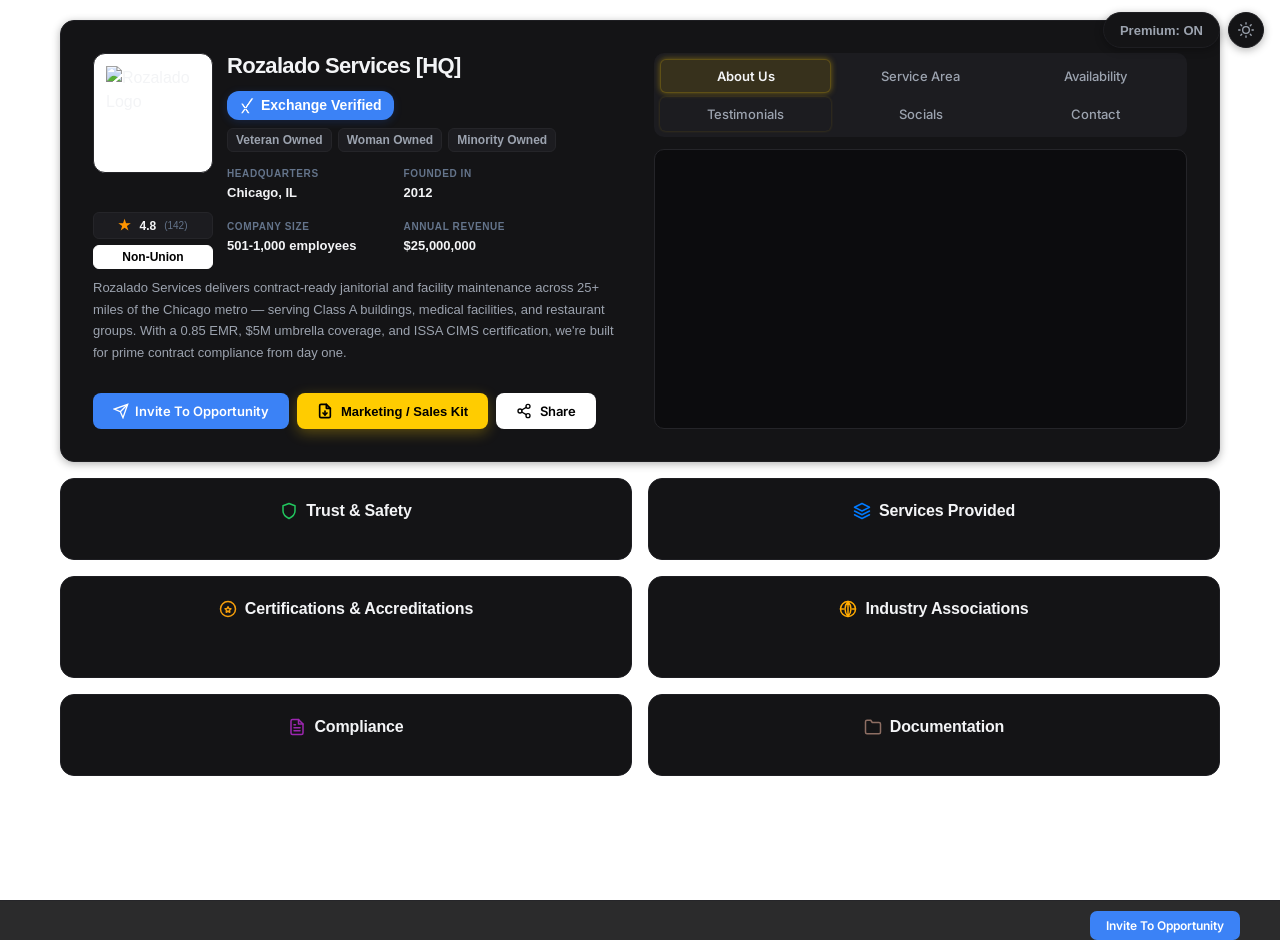
==== index.html @ f1257722 "fix: align Non-Union chip bottom edge with Company Size metric for symmetry" ====
<!doctype html>
<html lang="en">
  <head>
    <meta charset="UTF-8" />
    <meta name="viewport" content="width=device-width, initial-scale=1.0" />
    <title>Rozalado Services [HQ] | Route Exchange</title>
    <meta
      name="description"
      content="Rozalado Services company profile on Route Exchange — commercial cleaning services in Chicago, IL."
    />
    <link
      href="https://api.mapbox.com/mapbox-gl-js/v3.3.0/mapbox-gl.css"
      rel="stylesheet"
    />
    <link
      href="https://fonts.googleapis.com/css2?family=Inter:wght@400;500;600;700;800&display=swap"
      rel="stylesheet"
    />
    <link rel="stylesheet" href="styles.css" />
  </head>
  <body data-theme="dark">
    <!-- Theme Toggle -->
    <button class="theme-toggle" id="themeToggle" aria-label="Toggle dark mode">
      <svg
        class="icon-moon"
        viewBox="0 0 24 24"
        fill="none"
        stroke="currentColor"
        stroke-width="2"
        stroke-linecap="round"
        stroke-linejoin="round"
      >
        <path d="M21 12.79A9 9 0 1 1 11.21 3 7 7 0 0 0 21 12.79z" />
      </svg>
      <svg
        class="icon-sun"
        viewBox="0 0 24 24"
        fill="none"
        stroke="currentColor"
        stroke-width="2"
        stroke-linecap="round"
        stroke-linejoin="round"
      >
        <circle cx="12" cy="12" r="5" />
        <line x1="12" y1="1" x2="12" y2="3" />
        <line x1="12" y1="21" x2="12" y2="23" />
        <line x1="4.22" y1="4.22" x2="5.64" y2="5.64" />
        <line x1="18.36" y1="18.36" x2="19.78" y2="19.78" />
        <line x1="1" y1="12" x2="3" y2="12" />
        <line x1="21" y1="12" x2="23" y2="12" />
        <line x1="4.22" y1="19.78" x2="5.64" y2="18.36" />
        <line x1="18.36" y1="5.64" x2="19.78" y2="4.22" />
      </svg>
    </button>

    <!-- Premium Toggle -->
    <button
      class="premium-toggle"
      id="premiumToggle"
      aria-label="Toggle Premium Features"
    >
      <span class="premium-on">Premium: ON</span>
      <span class="premium-off">Premium: OFF</span>
    </button>

    <div class="page-wrapper">
      <!-- ========== HERO HEADER CARD ========== -->
      <div class="profile-card hero-card">
        <div class="profile-header">
          <!-- LEFT COL: Identity & About -->
          <div class="header-left">
            <div class="company-identity">
              <div
                style="
                  display: flex;
                  flex-direction: column;
                  align-items: center;
                  justify-content: space-between;
                  gap: 12px;
                "
              >
                <div class="company-logo" id="companyLogo"></div>
                <div
                  id="logoChips"
                  style="
                    display: flex;
                    flex-direction: column;
                    width: 100%;
                    gap: 6px;
                  "
                ></div>
              </div>
              <div class="company-meta">
                <h1 class="company-name" id="companyName"></h1>
                <div class="company-badges" id="companyBadges">
                  <div
                    class="verified-badge"
                    id="verifiedBadge"
                    style="display: none"
                  >
                    <svg
                      viewBox="0 0 24 24"
                      fill="none"
                      stroke="currentColor"
                      stroke-width="2"
                      width="14"
                      height="14"
                    >
                      <path d="M22 11.08V12a10 10 0 1 1-5.93-9.14" />
                      <polyline points="22 4 12 14.01 9 11.01" />
                    </svg>
                    Exchange Verified
                  </div>
                </div>
                <div class="key-metrics" id="keyMetrics"></div>
              </div>
            </div>

            <!-- Trust-at-a-Glance Strip -->
            <div class="trust-strip" id="trustStrip"></div>

            <p class="company-about" id="companyAbout"></p>

            <!-- Inline CTA -->
            <div class="inline-cta">
              <button class="btn-primary" id="requestBidBtn">
                <svg
                  viewBox="0 0 24 24"
                  fill="none"
                  stroke="currentColor"
                  stroke-width="2"
                  width="18"
                  height="18"
                >
                  <path d="M22 2L11 13" />
                  <path d="M22 2l-7 20-4-9-9-4 20-7z" />
                </svg>
                Invite To Opportunity
              </button>

              <button class="btn-gold premium-feature" id="marketingKitBtn">
                <svg
                  viewBox="0 0 24 24"
                  fill="none"
                  stroke="currentColor"
                  stroke-width="2.5"
                  stroke-linecap="round"
                  stroke-linejoin="round"
                  width="18"
                  height="18"
                >
                  <path
                    d="M14 2H6a2 2 0 0 0-2 2v16a2 2 0 0 0 2 2h12a2 2 0 0 0 2-2V8z"
                  ></path>
                  <polyline points="14 2 14 8 20 8"></polyline>
                  <line x1="12" y1="18" x2="12" y2="12"></line>
                  <polyline points="9 15 12 18 15 15"></polyline>
                </svg>
                Marketing / Sales Kit
              </button>

              <button class="btn-share" id="shareBtn">
                <svg
                  viewBox="0 0 24 24"
                  fill="none"
                  stroke="currentColor"
                  stroke-width="2"
                  stroke-linecap="round"
                  stroke-linejoin="round"
                >
                  <circle cx="18" cy="5" r="3" />
                  <circle cx="6" cy="12" r="3" />
                  <circle cx="18" cy="19" r="3" />
                  <line x1="8.59" y1="13.51" x2="15.42" y2="17.49" />
                  <line x1="15.41" y1="6.51" x2="8.59" y2="10.49" />
                </svg>
                Share
              </button>
            </div>
          </div>

          <!-- RIGHT: Nav Tabs + Content -->
          <div class="header-right">
            <div class="tabs-container">
              <div class="tabs-nav" role="tablist">
                <button
                  class="tab-btn premium-feature active"
                  data-tab="aboutUs"
                >
                  About Us
                </button>
                <button class="tab-btn" data-tab="serviceArea">
                  Service Area
                </button>
                <button class="tab-btn" data-tab="availability">
                  Availability
                </button>

                <button class="tab-btn premium-feature" data-tab="testimonials">
                  Testimonials
                </button>
                <button class="tab-btn" data-tab="socialMedia">Socials</button>
                <button class="tab-btn" data-tab="contactDetails">
                  Contact
                </button>
              </div>

              <!-- TAB: About Us (Video) -->
              <div
                class="tab-panel premium-feature active"
                id="tab-aboutUs"
                role="tabpanel"
              >
                <div id="heroVideoContainer" class="video-card-container">
                  <!-- Video injected here -->
                </div>
              </div>

              <!-- TAB: Testimonials -->
              <div
                class="tab-panel premium-feature"
                id="tab-testimonials"
                role="tabpanel"
              >
                <div
                  class="card-content hero-scroll-container"
                  style="padding: 0"
                >
                  <div id="heroTestimonialsContent"></div>
                </div>
              </div>

              <!-- TAB: Service Area Map -->
              <div class="tab-panel" id="tab-serviceArea" role="tabpanel">
                <div class="map-container" id="map"></div>
                <div class="service-radius-label" id="serviceRadius"></div>
              </div>

              <!-- TAB: Contact Details -->
              <div class="tab-panel" id="tab-contactDetails" role="tabpanel">
                <div class="card-content hero-scroll-container">
                  <div id="heroContactDetailsContent"></div>
                </div>
              </div>

              <!-- TAB: Availability -->
              <div class="tab-panel" id="tab-availability" role="tabpanel">
                <div class="card-content hero-scroll-container">
                  <div id="heroAvailabilityContent"></div>
                </div>
              </div>

              <!-- TAB: Social Media -->
              <div class="tab-panel" id="tab-socialMedia" role="tabpanel">
                <div class="card-content hero-scroll-container">
                  <div id="heroSocialMediaContent"></div>
                </div>
              </div>
            </div>
          </div>
        </div>
      </div>

      <!-- ========== BENTO GRID (2-col) ========== -->
      <div class="bento-grid">
        <!-- ROW 0: Trust & Safety (left) | Services Provided (right) -->
        <div class="bento-card" style="height: max-content">
          <div class="card-header">
            <h2 class="card-title">
              <svg
                viewBox="0 0 24 24"
                fill="none"
                stroke="currentColor"
                stroke-width="2"
                class="card-icon card-icon--success"
              >
                <path d="M12 22s8-4 8-10V5l-8-3-8 3v7c0 6 8 10 8 10z" />
              </svg>
              Trust &amp; Safety
            </h2>
          </div>
          <div id="trustContent"></div>
        </div>

        <div class="bento-card">
          <div class="card-header">
            <h2 class="card-title">
              <svg
                viewBox="0 0 24 24"
                fill="none"
                stroke="currentColor"
                stroke-width="2"
                class="card-icon"
                style="color: #007aff"
              >
                <path
                  d="M12 2L2 7l10 5 10-5-10-5zM2 17l10 5 10-5M2 12l10 5 10-5"
                />
              </svg>
              Services Provided
            </h2>
          </div>
          <div id="servicesRows" class="card-content"></div>
        </div>

        <!-- ROW 1: Certifications (left) | Industry Associations (right) -->
        <div class="bento-card">
          <div class="card-header">
            <h2 class="card-title">
              <svg
                viewBox="0 0 24 24"
                fill="none"
                stroke="currentColor"
                stroke-width="2"
                class="card-icon card-icon--star"
              >
                <path
                  d="M12 15l-2.4 1.3.5-2.7-2-1.9 2.7-.4L12 9l1.2 2.3 2.7.4-2 1.9.5 2.7z"
                ></path>
                <circle cx="12" cy="12" r="10"></circle>
              </svg>
              Certifications &amp; Accreditations
            </h2>
          </div>
          <div
            id="certificationsContent"
            class="card-list"
            style="margin-top: 20px"
          ></div>
        </div>

        <div class="bento-card">
          <div class="card-header">
            <h2 class="card-title">
              <svg
                viewBox="0 0 24 24"
                fill="none"
                stroke="currentColor"
                stroke-width="2"
                class="card-icon"
                style="color: #ffaa00"
              >
                <circle cx="12" cy="12" r="10" />
                <path
                  d="M22 12h-4M6 12H2M12 22V2M12 2a15.3 15.3 0 0 1 4 10 15.3 15.3 0 0 1-4 10 15.3 15.3 0 0 1-4-10 15.3 15.3 0 0 1 4-10Z"
                />
              </svg>
              Industry Associations
            </h2>
          </div>
          <div id="associationsContent" class="logo-grid"></div>
        </div>

        <!-- ROW 2: Compliance (left) | Documentation (right) -->
        <div class="bento-card" style="height: max-content">
          <div class="card-header">
            <h2 class="card-title">
              <svg
                viewBox="0 0 24 24"
                fill="none"
                stroke="currentColor"
                stroke-width="2"
                class="card-icon"
                style="color: #9c27b0"
              >
                <path
                  d="M14 2H6a2 2 0 0 0-2 2v16a2 2 0 0 0 2 2h12a2 2 0 0 0 2-2V8z"
                />
                <polyline points="14 2 14 8 20 8" />
                <line x1="16" y1="13" x2="8" y2="13" />
                <line x1="16" y1="17" x2="8" y2="17" />
                <polyline points="10 9 9 9 8 9" />
              </svg>
              Compliance
            </h2>
          </div>
          <div id="complianceContent"></div>
        </div>

        <div class="bento-card" style="height: max-content">
          <div class="card-header">
            <h2 class="card-title">
              <svg
                viewBox="0 0 24 24"
                fill="none"
                stroke="currentColor"
                stroke-width="2"
                class="card-icon"
                style="color: #8d6e63"
              >
                <path
                  d="M22 19a2 2 0 0 1-2 2H4a2 2 0 0 1-2-2V5a2 2 0 0 1 2-2h5l2 3h9a2 2 0 0 1 2 2z"
                />
              </svg>
              Documentation
            </h2>
          </div>
          <div id="documentsRows"></div>
        </div>
      </div>
    </div>

    <!-- Sticky CTA Bar -->
    <div class="sticky-cta" id="stickyCta">
      <div class="sticky-cta__inner">
        <div class="sticky-cta__info">
          <strong id="stickyName"></strong>
          <span id="stickyRating"></span>
        </div>
        <div class="sticky-cta__actions">
          <button class="btn-primary btn-primary--sm" id="stickyBidBtn">
            Invite To Opportunity
          </button>
        </div>
      </div>
    </div>

    <div class="toast" id="toast"></div>

    <!-- Marketing / Sales Kit Modal -->
    <div
      id="marketingKitModal"
      style="
        display: none;
        position: fixed;
        top: 0;
        left: 0;
        right: 0;
        bottom: 0;
        padding: 20px;
        background: rgba(0, 0, 0, 0.5);
        z-index: 9999;
        align-items: center;
        justify-content: center;
        backdrop-filter: blur(4px);
      "
    >
      <div
        style="
          background: var(--card-bg);
          width: 100%;
          max-width: 500px;
          border-radius: 16px;
          overflow: hidden;
          box-shadow: 0 10px 30px rgba(0, 0, 0, 0.2);
          border: 1px solid var(--border-light);
          transform: scale(0.95);
          opacity: 0;
          transition: all 0.2s;
          display: flex;
          flex-direction: column;
        "
        id="marketingKitModalInner"
      >
        <div
          style="
            padding: 20px 24px;
            border-bottom: 1px solid var(--border-light);
            display: flex;
            justify-content: space-between;
            align-items: center;
            background: var(--bg-subtle);
          "
        >
          <div style="display: flex; align-items: center; gap: 10px">
            <div
              style="
                font-size: 16px;
                font-weight: 700;
                color: var(--text-primary);
              "
            >
              Marketing / Sales Kit
            </div>
            <span
              style="
                font-size: 10px;
                padding: 2px 8px;
                background: rgba(255, 149, 0, 0.1);
                color: #ff9500;
                border-radius: 10px;
                font-weight: 600;
              "
              >PREMIUM</span
            >
          </div>
          <button
            id="closeMarketingKitBtn"
            style="
              background: transparent;
              border: none;
              color: var(--text-secondary);
              cursor: pointer;
              padding: 4px;
            "
          >
            <svg
              viewBox="0 0 24 24"
              fill="none"
              stroke="currentColor"
              stroke-width="2"
              width="20"
              height="20"
            >
              <line x1="18" y1="6" x2="6" y2="18"></line>
              <line x1="6" y1="6" x2="18" y2="18"></line>
            </svg>
          </button>
        </div>
        <div
          style="
            padding: 24px;
            display: flex;
            flex-direction: column;
            gap: 12px;
          "
          id="marketingKitModalContent"
        >
          <!-- populated by js -->
        </div>
      </div>
    </div>

    <script src="https://api.mapbox.com/mapbox-gl-js/v3.3.0/mapbox-gl.js"></script>
    <script src="app.js"></script>
  </body>
</html>
---- styles.css ----
/* ============================================
   Route Exchange — Company Profile v6.0
   Dark-first dashboard design
   ============================================ */

/* --- Theme: Light (default) --- */
:root {
  --bg: #f8f9fa;
  --bg-rgb: 248, 249, 250;
  --bg-subtle: #ffffff;
  --card-bg: #ffffff;
  --card-border: #e2e8f0;
  --card-radius: 14px;
  --card-shadow: 0 4px 12px rgba(0, 0, 0, 0.05);
  --text-primary: #111827;
  --text-secondary: #374151;
  --text-muted: #4b5563;
  --accent: #2563eb;
  --accent-hover: #1d4ed8;
  --border: #e5e7eb;
  --border-light: #f3f4f6;
  --pill-bg: #f3f4f6;
  --pill-text: #1f2937;
  --pill-border: #e5e7eb;
  --success: #16a34a;
  --warning: #ca8a04;
  --tab-active-bg: #2563eb;
  --tab-inactive-bg: #f3f4f6;
  --tab-border: #e5e7eb;
  --section-border: #e5e7eb;
  --cert-card-bg: #ffffff;
  --cert-card-border: #e2e8f0;
  --font: "Inter", "SF Pro Text", "Helvetica Neue", sans-serif;
}

/* --- Theme: Dark --- */
[data-theme="dark"] {
  --bg: #ffffff; /* User requested white background for dark mode */
  --bg-rgb: 255, 255, 255;
  --bg-subtle: #141416;
  --card-bg: #141416;
  --card-border: #1e1e22;
  --card-shadow: 0 2px 8px rgba(0, 0, 0, 0.3);
  --text-primary: #f3f4f6;
  --text-secondary: #9ca3af;
  --text-muted: #64748b;
  --accent: #3b82f6;
  --accent-hover: #60a5fa;
  --border: #1e1e22;
  --border-light: #252529;
  --pill-bg: #1c1c20;
  --pill-text: #e5e7eb;
  --pill-border: #2a2a2e;
  --success: #22c55e;
  --warning: #f59e0b;
  --tab-active-bg: #3b82f6;
  --tab-inactive-bg: #1c1c20;
  --tab-border: #252529;
  --section-border: #1e1e22;
  --cert-card-bg: #18181b;
  --cert-card-border: #252529;
}

/* --- Reset --- */
*,
*::before,
*::after {
  box-sizing: border-box;
  margin: 0;
  padding: 0;
}
html {
  -webkit-font-smoothing: antialiased;
  -moz-osx-font-smoothing: grayscale;
}

body {
  font-family:
    -apple-system, BlinkMacSystemFont, "Segoe UI", Roboto, Helvetica, Arial,
    sans-serif, "Apple Color Emoji", "Segoe UI Emoji";
  background: var(--bg);
  color: var(--text-primary);
  margin: 0;
  padding: 0;
  padding-bottom: 40px; /* Spacing at the bottom of the page */
  min-height: 100vh;
  transition:
    background 0.3s ease,
    color 0.3s ease;
  line-height: 1.5;
  -webkit-font-smoothing: antialiased;
}

/* --- Layout --- */
.page-wrapper {
  position: relative;
  z-index: 1;
  max-width: 1200px;
  margin: 0 auto;
  padding: 16px 16px 48px;
  min-height: 100vh;
  display: flex;
  flex-direction: column;
  gap: 16px;
}

@media (min-width: 640px) {
  .page-wrapper {
    padding: 20px 20px 48px;
  }
}

/* --- Theme Toggle --- */
.theme-toggle {
  position: fixed;
  top: 12px;
  right: 16px;
  z-index: 100;
  width: 36px;
  height: 36px;
  border-radius: 50%;
  border: 1px solid var(--card-border);
  background: var(--card-bg);
  color: var(--text-secondary);
  cursor: pointer;
  display: flex;
  align-items: center;
  justify-content: center;
  box-shadow: var(--card-shadow);
  transition: all 0.15s;
}
.theme-toggle:hover {
  color: var(--accent);
  border-color: var(--accent);
}
.theme-toggle svg {
  width: 16px;
  height: 16px;
}
.theme-toggle .icon-sun {
  display: none;
}
.theme-toggle .icon-moon {
  display: block;
}
[data-theme="dark"] .theme-toggle .icon-sun {
  display: block;
}
[data-theme="dark"] .theme-toggle .icon-moon {
  display: none;
}

/* --- Premium Toggle --- */
.premium-toggle {
  position: fixed;
  top: 12px;
  right: 60px;
  z-index: 100;
  height: 36px;
  padding: 0 16px;
  border-radius: 18px;
  border: 1px solid var(--card-border);
  background: var(--card-bg);
  color: var(--text-secondary);
  cursor: pointer;
  display: flex;
  align-items: center;
  justify-content: center;
  box-shadow: var(--card-shadow);
  transition: all 0.15s;
  font-size: 13px;
  font-weight: 600;
}
.premium-toggle:hover {
  color: var(--accent);
  border-color: var(--accent);
}
.premium-toggle .premium-on {
  display: block;
}
.premium-toggle .premium-off {
  display: none;
}
body.premium-off .premium-toggle .premium-on {
  display: none;
}
body.premium-off .premium-toggle .premium-off {
  display: block;
}
/* Premium Feature Logic */
.premium-feature {
  transition: all 0.3s ease;
}

body.premium-off .premium-feature {
  display: none !important;
}

/* Premium Upsell Logic (for specific elements like Contact Tab) */
.premium-upsell {
  position: relative;
  transition: all 0.3s ease;
}

body.premium-off .premium-upsell {
  pointer-events: none;
  user-select: none;
}

body.premium-off .premium-upsell > *:not(.premium-overlay) {
  -webkit-filter: blur(8px) !important;
  filter: blur(8px) !important;
  opacity: 0.4 !important;
  pointer-events: none !important;
  user-select: none !important;
  transition: all 0.3s ease;
}

.premium-overlay {
  display: none;
  position: absolute;
  top: 0;
  left: 0;
  right: 0;
  bottom: 0;
  flex-direction: column;
  align-items: center;
  justify-content: center;
  z-index: 20;
  pointer-events: auto !important;
}

body.premium-off .premium-overlay {
  display: flex !important;
  background: rgba(var(--bg-rgb), 0.6);
  backdrop-filter: blur(4px);
  -webkit-backdrop-filter: blur(4px);
  border-radius: inherit;
}

body.premium-off .locked-contact-wrapper {
  -webkit-filter: blur(8px) !important;
  filter: blur(8px) !important;
  opacity: 0.4 !important;
  pointer-events: none !important;
  user-select: none !important;
  transition: all 0.3s ease;
}

/* ========== HERO CARD ========== */
.hero-card {
  background: var(--card-bg);
  border: 1px solid var(--card-border);
  border-radius: var(--card-radius);
  padding: 24px;
  box-shadow: var(--card-shadow);
  transition:
    background 0.2s,
    border-color 0.2s;
}

@media (min-width: 768px) {
  .hero-card {
    padding: 32px;
  }
}

.profile-header {
  display: grid;
  grid-template-columns: 1fr;
  gap: 28px;
}

.header-left {
  display: flex;
  flex-direction: column;
}

@media (min-width: 768px) {
  .profile-header {
    grid-template-columns: 1fr 1fr;
  }
}

/* --- Company Identity --- */
.company-identity {
  display: flex;
  align-items: stretch;
  gap: 14px;
  margin-bottom: 8px;
}

.company-logo {
  flex-shrink: 0;
  width: 120px !important;
  height: 120px !important;
  aspect-ratio: 1 / 1 !important;
  display: flex !important;
  border-radius: 12px;
  overflow: hidden;
  border: 1px solid var(--border-light);
  background: white;
  align-items: center;
  justify-content: center;
}

.company-logo img {
  width: 100%;
  height: 100%;
  object-fit: contain;
}

.company-name {
  font-size: 22px;
  font-weight: 700;
  letter-spacing: -0.03em;
  color: var(--text-primary);
  line-height: 1.2;
  margin: 0;
}

.company-badges {
  display: flex;
  flex-wrap: wrap;
  gap: 6px;
  margin-top: 4px;
}

.verified-badge {
  display: inline-flex;
  align-items: center;
  gap: 4px;
  color: var(--accent);
  font-size: 12px;
  font-weight: 600;
  padding: 3px 10px;
  background: rgba(37, 99, 235, 0.1);
  border-radius: 6px;
  border: 1px solid rgba(37, 99, 235, 0.2);
}
.verified-badge svg {
  width: 14px;
  height: 14px;
}

/* --- Trust-at-a-Glance Strip --- */
.trust-strip {
  display: flex;
  flex-wrap: wrap;
  gap: 6px;
  margin: 12px 0;
}

.trust-pill {
  display: flex;
  flex-direction: column;
  align-items: center;
  gap: 2px;
  padding: 6px 14px;
  border-radius: 8px;
  background: var(--pill-bg);
  border: 1px solid var(--border-light);
  min-width: 70px;
  text-align: center;
}

.trust-pill__value {
  font-size: 13px;
  font-weight: 700;
  color: var(--text-primary);
  white-space: nowrap;
}

.trust-pill__label {
  font-size: 9px;
  font-weight: 600;
  color: var(--text-muted);
  text-transform: uppercase;
  letter-spacing: 0.4px;
}

.trust-pill--emr .trust-pill__value {
  color: var(--success);
}
.trust-pill--rating .trust-pill__value {
  color: #f59e0b;
}
.trust-pill--clearance {
  background: rgba(37, 99, 235, 0.08);
  border-color: rgba(37, 99, 235, 0.2);
}
.trust-pill--clearance .trust-pill__value {
  color: var(--accent);
  font-size: 11px;
}

/* --- Trust & Safety Boxes --- */
.trust-item-box {
  background: var(--pill-bg);
  border: 1px solid var(--border-light);
  border-radius: 12px;
  padding: 16px;
  text-align: center;
  display: flex;
  flex-direction: column;
  align-items: center;
  justify-content: center;
  gap: 4px;
  transition: all 0.2s cubic-bezier(0.4, 0, 0.2, 1);
}

.trust-item-box:hover {
  border-color: var(--accent);
  background: var(--card-bg);
  transform: translateY(-2px);
  box-shadow: 0 4px 12px rgba(0, 0, 0, 0.08);
}

.trust-item-label {
  font-size: 10px;
  font-weight: 600;
  color: var(--text-muted);
  text-transform: uppercase;
  letter-spacing: 0.5px;
}

.trust-item-value {
  font-size: 14px;
}

/* --- Key Metrics --- */
.key-metrics {
  display: grid;
  grid-template-columns: repeat(2, 1fr);
  gap: 16px 24px;
  margin: 14px 0;
}

.metric-label {
  font-size: 10px;
  font-weight: 600;
  text-transform: uppercase;
  letter-spacing: 0.06em;
  color: var(--text-muted);
  margin-bottom: 2px;
}

.metric-value {
  font-size: 13px;
  font-weight: 600;
  color: var(--text-primary);
}

/* --- Company About --- */
.company-about {
  font-size: 13px;
  line-height: 1.65;
  color: var(--text-secondary);
  margin-bottom: 16px;
}

/* --- Inline CTA Buttons --- */
.inline-cta {
  display: flex;
  flex-wrap: wrap;
  gap: 8px;
  align-items: center;
  margin-top: auto;
}

.btn-primary {
  display: inline-flex;
  align-items: center;
  gap: 6px;
  padding: 10px 20px;
  background: var(--accent);
  color: white;
  border: none;
  border-radius: 8px;
  font-family: var(--font);
  font-size: 13px;
  font-weight: 600;
  cursor: pointer;
  transition: all 0.2s;
}
.btn-primary:hover {
  background: var(--accent-hover);
  transform: translateY(-1px);
  box-shadow: 0 4px 12px rgba(37, 99, 235, 0.3);
}
.btn-primary svg {
  width: 16px;
  height: 16px;
}

.btn-secondary {
  display: inline-flex;
  align-items: center;
  gap: 6px;
  padding: 9px 16px;
  background: transparent;
  color: var(--text-primary);
  border: 1px solid var(--border);
  border-radius: 8px;
  font-family: var(--font);
  font-size: 13px;
  font-weight: 500;
  cursor: pointer;
  text-decoration: none;
  transition: all 0.2s;
}
.btn-secondary:hover {
  background: var(--pill-bg);
  border-color: var(--text-muted);
}
.btn-secondary svg {
  width: 14px;
  height: 14px;
}

.btn-primary--sm {
  padding: 7px 16px;
  font-size: 12px;
  border-radius: 7px;
}
.btn-secondary--sm {
  padding: 7px 14px;
  font-size: 12px;
  border-radius: 7px;
}

.btn-share {
  display: inline-flex;
  align-items: center;
  gap: 8px;
  padding: 10px 20px;
  background: #ffffff;
  color: #000000;
  border: none;
  border-radius: 8px;
  font-family: var(--font);
  font-size: 13px;
  font-weight: 600;
  cursor: pointer;
  transition: all 0.15s;
}
.btn-share:hover {
  background: #f1f1f1;
  transform: translateY(-1px);
}
.btn-share svg {
  width: 16px;
  height: 16px;
}

.btn-gold svg {
  width: 16px;
  height: 16px;
}

/* ============ TABS ============ */
.tabs-container {
  display: flex;
  flex-direction: column;
}

.tabs-nav {
  display: grid;
  grid-template-columns: repeat(3, 1fr);
  gap: 4px;
  margin-bottom: 12px;
  background: var(--pill-bg);
  padding: 6px;
  border-radius: 10px;
}

.tab-btn {
  padding: 8px 10px;
  background: transparent;
  border: transparent 1px solid;
  border-radius: 6px;
  font-family: var(--font);
  font-size: 13px;
  font-weight: 500;
  color: var(--text-secondary);
  cursor: pointer;
  transition: all 0.2s;
  white-space: nowrap;
  text-align: center;
}

.tab-btn:hover {
  color: var(--text-primary);
  background: rgba(142, 142, 147, 0.1);
}

.tab-btn.active {
  background: var(--bg);
  border-color: var(--border-light);
  color: var(--text-primary);
  font-weight: 600;
  box-shadow: 0 1px 3px rgba(0, 0, 0, 0.08);
}
[data-theme="dark"] .tab-btn.active {
  background: var(--card-bg);
}

/* Subtle gold accent for premium tabs when active */
body:not(.premium-off) .tab-btn.premium-feature {
  border: 1px solid transparent;
  box-shadow: 0 0 3px rgba(255, 204, 0, 0.2);
}

body:not(.premium-off) .tab-btn.premium-feature:hover {
  background: rgba(142, 142, 147, 0.1); /* Match standard tab hover */
  box-shadow: 0 0 5px rgba(255, 204, 0, 0.35);
}

body:not(.premium-off) .tab-btn.premium-feature.active {
  background: rgba(255, 204, 0, 0.12);
  border: 1px solid rgba(255, 204, 0, 0.2);
  box-shadow: 0 0 6px rgba(255, 204, 0, 0.4);
}

.hero-scroll-container {
  height: 280px;
  overflow-y: auto;
  padding-right: 8px;
}

.hero-scroll-container::-webkit-scrollbar {
  width: 4px;
}
.hero-scroll-container::-webkit-scrollbar-track {
  background: transparent;
}
.hero-scroll-container::-webkit-scrollbar-thumb {
  background: var(--border);
  border-radius: 10px;
}

.tab-panel {
  display: none;
}
.tab-panel.active {
  display: block;
  animation: fadeIn 0.2s ease;
}
@keyframes fadeIn {
  from {
    opacity: 0;
  }
  to {
    opacity: 1;
  }
}

/* Video Card */
.video-card-container {
  width: 100%;
  height: 280px;
  border-radius: 10px;
  overflow: hidden;
  background: #0c0c0e;
  position: relative;
  border: 1px solid var(--border-light);
}
.video-card-container iframe {
  width: 100%;
  height: 100%;
  object-fit: cover;
}

/* Map */
.map-container {
  width: 100%;
  height: 280px;
  border-radius: 10px;
  overflow: hidden;
  background: var(--pill-bg);
}

.service-radius-label {
  margin-top: 8px;
  font-size: 12px;
  color: var(--text-secondary);
}

/* ========== PROOF POINTS ========== */
.bento-card--proof {
  background: var(--card-bg);
  border: 1px solid var(--card-border);
  border-radius: var(--card-radius);
  padding: 20px 24px;
}

.proof-points {
  display: grid;
  grid-template-columns: repeat(2, 1fr);
  gap: 20px;
}
@media (max-width: 767px) {
  .proof-points {
    grid-template-columns: repeat(2, 1fr);
    gap: 14px;
  }
}

.proof-point {
  display: flex;
  gap: 10px;
  align-items: flex-start;
}

.proof-point__icon {
  width: 36px;
  height: 36px;
  display: flex;
  align-items: center;
  justify-content: center;
  background: var(--pill-bg);
  border-radius: 8px;
  flex-shrink: 0;
  color: var(--accent);
}
.proof-point__icon svg {
  width: 18px;
  height: 18px;
}

.proof-point__stat {
  font-size: 16px;
  font-weight: 800;
  color: var(--text-primary);
  line-height: 1.1;
  letter-spacing: -0.02em;
}

.proof-point__label {
  font-size: 10px;
  font-weight: 600;
  color: var(--text-secondary);
  text-transform: uppercase;
  letter-spacing: 0.4px;
  margin-top: 2px;
}

.proof-point__detail {
  font-size: 11px;
  color: var(--text-muted);
  line-height: 1.4;
  margin-top: 3px;
}

/* ========== SERVICES BAR CARD ========== */
.services-bar-card {
  background: var(--card-bg);
  border: 1px solid var(--card-border);
  border-radius: var(--card-radius);
  padding: 20px 24px;
}

.services-bar-header {
  display: flex;
  align-items: center;
  justify-content: space-between;
  flex-wrap: wrap;
  gap: 12px;
  margin-bottom: 16px;
}

.services-bar-left {
  display: flex;
  align-items: center;
  gap: 12px;
}

.services-bar-left .card-title {
  font-size: 15px;
  font-weight: 700;
}

.services-bar-rating {
  display: inline-flex;
  align-items: center;
  gap: 4px;
  padding: 4px 10px;
  background: rgba(34, 197, 94, 0.1);
  border: 1px solid rgba(34, 197, 94, 0.2);
  border-radius: 6px;
  font-size: 12px;
  font-weight: 700;
  color: var(--success);
}

.services-bar-actions {
  display: flex;
  gap: 8px;
}

/* ========== BENTO GRID ========== */
.bento-grid {
  display: grid;
  grid-template-columns: 1fr;
  gap: 16px;
}

@media (min-width: 768px) {
  .bento-grid {
    grid-template-columns: repeat(2, 1fr);
  }
}

/* Card Utility */
.bento-card {
  background: var(--card-bg);
  border: 1px solid var(--card-border);
  border-radius: var(--card-radius);
  padding: 20px;
  display: flex;
  flex-direction: column;
  transition:
    border-color 0.2s,
    box-shadow 0.2s;
}

.bento-card:hover {
  border-color: #c0c0c8;
  box-shadow: 0 4px 16px rgba(0, 0, 0, 0.06);
}

[data-theme="dark"] .bento-card:hover {
  border-color: #2a2a30;
  box-shadow: 0 4px 16px rgba(0, 0, 0, 0.2);
}

.span-full {
  grid-column: 1 / -1;
}

/* Split right card (Associations + Compliance stacked) */
.bento-card--split-right {
  gap: 0;
  padding: 0;
}

.split-section {
  padding: 20px;
}

.split-section + .split-section {
  border-top: 1px solid var(--border-light);
}

/* Card Icons */
.card-icon {
  width: 18px;
  height: 18px;
  stroke-linecap: round;
  stroke-linejoin: round;
  flex-shrink: 0;
}
.card-icon--success {
  color: var(--success);
}
.card-icon--accent {
  color: var(--accent);
}
.card-icon--star {
  color: #f59e0b;
}

/* Headers inside cards */
.card-header {
  display: flex;
  align-items: center;
  justify-content: center;
  margin-bottom: 16px;
  text-align: center;
}

.card-title {
  font-size: 16px;
  font-weight: 700;
  color: var(--text-primary);
  display: flex;
  align-items: center;
  justify-content: center;
  gap: 8px;
  margin: 0;
  letter-spacing: -0.01em;
}

/* --- Certs Section (Full Width at Bottom) --- */
.certs-section {
  margin-top: 0;
}

/* ========== TRUST & EMR ========== */
.chart-container {
  display: flex;
  align-items: flex-end;
  gap: 10px;
  height: 100px;
  padding-top: 16px;
}

.chart-bar-group {
  flex: 1;
  display: flex;
  flex-direction: column;
  align-items: center;
  gap: 6px;
  height: 100%;
  justify-content: flex-end;
}

.chart-bar {
  width: 100%;
  background: var(--pill-bg);
  border-radius: 3px;
  position: relative;
  transition: height 0.5s ease;
  min-height: 4px;
}

.chart-bar.good {
  background: var(--success);
}
.chart-bar.neutral {
  background: var(--text-muted);
}

.chart-label {
  font-size: 11px;
  color: var(--text-secondary);
  font-weight: 500;
}

.chart-value {
  font-size: 12px;
  font-weight: 700;
  color: var(--text-primary);
}

/* --- EMR Gauge --- */
.emr-gauge {
  display: flex;
  align-items: center;
  gap: 16px;
  margin-bottom: 16px;
}

.emr-gauge__score {
  font-size: 42px;
  font-weight: 800;
  color: var(--success);
  line-height: 1;
  letter-spacing: -0.03em;
}

.emr-gauge__meta {
  display: flex;
  flex-direction: column;
  gap: 4px;
}

.emr-gauge__label {
  font-size: 11px;
  font-weight: 600;
  text-transform: uppercase;
  letter-spacing: 0.05em;
  color: var(--text-muted);
}

.emr-gauge__bar {
  width: 120px;
  height: 6px;
  background: var(--pill-bg);
  border-radius: 3px;
  overflow: hidden;
}

.emr-gauge__fill {
  height: 100%;
  background: var(--success);
  border-radius: 3px;
  transition: width 0.6s ease;
}

/* --- Clearance Tags --- */
.clearance-badge {
  display: inline-flex;
  align-items: center;
  gap: 6px;
  padding: 6px 10px;
  background: var(--pill-bg);
  color: var(--text-primary);
  border: 1px solid var(--border-light);
  border-radius: 6px;
  font-size: 12px;
  font-weight: 500;
  transition: border-color 0.2s;
}
/* --- Trust & Safety Section --- */
.trust-item-box {
  display: flex;
  flex-direction: column;
  padding: 12px;
  background: var(--pill-bg);
  border: 1px solid var(--border-light);
  border-radius: 10px;
}
.trust-item-label {
  font-size: 11px;
  font-weight: 600;
  color: var(--text-muted) !important;
  margin-bottom: 4px;
  text-transform: uppercase;
  letter-spacing: 0.05em;
}
.trust-item-value {
  font-size: 14px;
  font-weight: 700;
  display: flex;
  align-items: center;
  gap: 6px;
}
.clearance-code-pill {
  display: inline-flex;
  align-items: center;
  gap: 6px;
  padding: 6px 12px;
  background: var(--card-border);
  border: 1px solid var(--border-light);
  border-radius: 8px;
  font-size: 13px;
  font-weight: 600;
  color: var(--text-primary) !important; /* Force primary contrast */
}
.clearance-code-pill svg {
  color: var(--text-secondary);
}

/* --- COI Preview --- */
.coi-preview {
  display: flex;
  align-items: center;
  gap: 14px;
  padding: 16px;
  background: var(--pill-bg);
  border: 1px solid var(--border-light);
  border-radius: 10px;
  margin-bottom: 16px;
  transition: border-color 0.2s;
}
.coi-preview:hover {
  border-color: var(--accent);
}

.coi-icon {
  width: 36px;
  height: 36px;
  display: flex;
  align-items: center;
  justify-content: center;
  background: var(--card-bg);
  border: 1px solid var(--border);
  border-radius: 8px;
  color: var(--accent);
}

.coi-limits {
  display: grid;
  grid-template-columns: 1fr 1fr;
  gap: 10px;
  font-size: 12px;
}

.limit-item {
  display: flex;
  flex-direction: column;
}
.limit-label {
  color: var(--text-muted);
  font-size: 10px;
}
.limit-val {
  font-weight: 600;
  color: var(--text-primary);
  font-size: 13px;
}

/* --- Association Logos Grid --- */
.logo-grid {
  display: grid;
  grid-template-columns: repeat(auto-fit, minmax(160px, 1fr));
  gap: 16px;
}

.logo-item {
  display: flex;
  flex-direction: column;
  align-items: center;
  justify-content: center;
  background: var(--pill-bg);
  border-radius: 16px;
  border: 1px solid var(--border-light);
  text-align: center;
  padding: 24px 12px;
  gap: 12px;
  transition: all 0.4s cubic-bezier(0.4, 0, 0.2, 1);
  min-height: 140px;
}

.logo-item:hover {
  background: var(--card-bg);
  border-color: var(--accent);
  transform: translateY(-6px);
  box-shadow: 0 8px 24px rgba(0, 0, 0, 0.12);
}

.logo-item__img-wrapper {
  height: 64px;
  width: 100%;
  display: flex;
  align-items: center;
  justify-content: center;
  overflow: hidden;
}

.logo-item__img-wrapper img {
  height: 48px;
  width: auto;
  max-width: 100%;
  object-fit: contain;
  filter: none;
  image-rendering: -webkit-optimize-contrast;
  border-radius: 0 !important; /* Forces logos to stay rectangular */
}

.logo-item__label {
  font-size: 10px;
  font-weight: 700;
  color: var(--text-primary);
  text-transform: uppercase;
  letter-spacing: 0.3px;
  white-space: normal;
  display: block;
  line-height: 1.2;
}

/* --- Certification Tiles Grid --- */
.cert-grid {
  display: grid;
  grid-template-columns: repeat(auto-fill, minmax(140px, 1fr));
  gap: 14px;
  margin-top: 16px;
}

.cert-tile {
  display: flex;
  flex-direction: column;
  align-items: center;
  justify-content: center;
  background: var(--pill-bg);
  border-radius: 14px;
  border: 1px solid var(--border-light);
  padding: 20px 12px 16px;
  gap: 10px;
  text-align: center;
  cursor: default;
  transition:
    transform 0.25s cubic-bezier(0.34, 1.56, 0.64, 1),
    box-shadow 0.25s ease,
    border-color 0.2s ease;
}

.cert-tile:hover {
  transform: translateY(-6px) scale(1.03);
  box-shadow: 0 10px 28px rgba(0, 0, 0, 0.12);
  border-color: var(--accent);
  background: var(--card-bg);
}

.cert-tile__logo {
  width: 56px;
  height: 56px;
  display: flex;
  align-items: center;
  justify-content: center;
  overflow: hidden;
}

.cert-tile__logo img {
  max-width: 100%;
  max-height: 100%;
  object-fit: contain;
  filter: none;
}

.cert-tile__initials {
  width: 48px;
  height: 48px;
  border-radius: 50%;
  background: var(--accent);
  color: white;
  font-size: 16px;
  font-weight: 700;
  align-items: center;
  justify-content: center;
}

.cert-tile__name {
  font-size: 10px;
  font-weight: 700;
  color: var(--text-primary);
  text-transform: uppercase;
  letter-spacing: 0.3px;
  line-height: 1.3;
}

/* Premium Styling */
.premium-lock-tag {
  background: #ff9500;
  color: white;
  font-size: 8px;
  padding: 1px 4px;
  border-radius: 4px;
  font-weight: 800;
  text-transform: uppercase;
  margin-left: 6px;
}

body.premium-off .video-iframe {
  display: block; /* ensure it always shows now */
}

.premium-feature.greyed-out {
  filter: grayscale(1);
  opacity: 0.6;
  pointer-events: auto;
  position: relative;
  cursor: pointer;
}

.premium-feature.greyed-out:hover {
  filter: grayscale(0.5);
  opacity: 0.8;
}

.marketing-kit-item {
  display: flex;
  align-items: center;
  gap: 12px;
  padding: 12px;
  background: var(--pill-bg);
  border-radius: 10px;
  border: 1px solid var(--border-light);
  transition: all 0.2s;
  cursor: pointer;
  text-decoration: none;
}

.marketing-kit-item:hover {
  background: var(--bg-subtle);
  border-color: var(--accent);
}

.marketing-kit-icon {
  width: 32px;
  height: 32px;
  border-radius: 6px;
  display: flex;
  align-items: center;
  justify-content: center;
  flex-shrink: 0;
}

.mk-pdf {
  background: rgba(239, 68, 68, 0.1);
  color: #ef4444;
}
.mk-docx {
  background: rgba(59, 130, 246, 0.1);
  color: #3b82f6;
}
.mk-link {
  background: rgba(16, 185, 129, 0.1);
  color: #10b827;
}

.marketing-kit-info {
  flex: 1;
}

.marketing-kit-name {
  font-size: 13px;
  font-weight: 600;
  color: var(--text-primary);
}

.marketing-kit-size {
  font-size: 11px;
  color: var(--text-muted);
}

/* --- Reviews --- */
.reviews-header {
  display: flex;
  align-items: baseline;
  gap: 12px;
  margin-bottom: 16px;
}

.reviews-header__rating {
  font-size: 36px;
  font-weight: 800;
  color: var(--text-primary);
  line-height: 1;
}

.reviews-header__stars {
  display: flex;
  align-items: center;
  gap: 2px;
  color: #f59e0b;
}

.reviews-header__count {
  font-size: 12px;
  color: var(--text-muted);
}

.apple-review-card {
  padding-bottom: 16px;
  border-bottom: 1px solid var(--border-light);
  margin-bottom: 16px;
}
.apple-review-card:last-child {
  border-bottom: none;
  padding-bottom: 0;
  margin-bottom: 0;
}

/* --- Service Rows --- */
.service-row {
  display: flex;
  align-items: baseline;
  gap: 14px;
  padding: 8px 0;
  border-bottom: 1px solid var(--border-light);
  font-size: 13px;
}

.service-row:last-child {
  border-bottom: none;
}

.service-row__label {
  font-weight: 600;
  color: var(--text-secondary);
  min-width: 100px;
  flex-shrink: 0;
  font-size: 12px;
  text-transform: uppercase;
  letter-spacing: 0.04em;
}

.service-row__pills {
  display: flex;
  flex-wrap: wrap;
  gap: 5px;
}

/* Pills */
.pill {
  display: inline-block;
  padding: 4px 10px;
  border-radius: 6px;
  font-size: 12px;
  font-weight: 500;
  background: var(--pill-bg);
  color: var(--pill-text);
  border: 1px solid var(--pill-border);
  white-space: nowrap;
  transition: all 0.15s;
}
.pill:hover {
  background: var(--border-light);
  border-color: var(--text-muted);
}

.pill-code {
  font-family: "JetBrains Mono", "Fira Code", "SF Mono", monospace;
  font-size: 11px;
  letter-spacing: -0.01em;
  background: rgba(37, 99, 235, 0.06);
  border: 1px solid rgba(37, 99, 235, 0.12);
  color: var(--text-secondary);
}

/* --- Document Rows --- */
.doc-row {
  display: flex;
  align-items: center;
  justify-content: space-between;
  padding: 10px 0;
  border-bottom: 1px solid var(--border-light);
  font-size: 13px;
}

.doc-row:last-child {
  border-bottom: none;
}

.doc-row__name {
  font-weight: 500;
  color: var(--text-primary);
}

.doc-row__status {
  display: flex;
  align-items: center;
  gap: 4px;
  font-weight: 500;
  font-size: 12px;
}

.doc-row__status--provided {
  color: var(--success);
}
.doc-row__status--provided svg {
  width: 16px;
  height: 16px;
}
.doc-row__status--missing {
  color: var(--text-muted);
}

/* --- Certification Cards --- */
.card-list {
  display: flex;
  flex-direction: column;
  gap: 12px;
}

.org-card {
  border: 1px solid var(--cert-card-border);
  border-radius: 10px;
  padding: 16px;
  background: var(--cert-card-bg);
  transition: border-color 0.15s;
}

.org-card:hover {
  border-color: var(--accent);
}

.org-card__name {
  font-size: 14px;
  font-weight: 700;
  color: var(--text-primary);
  margin-bottom: 4px;
}

.org-card__desc {
  font-size: 13px;
  line-height: 1.5;
  color: var(--text-secondary);
  margin-bottom: 10px;
}

.org-card__link {
  display: inline-flex;
  align-items: center;
  gap: 4px;
  font-size: 13px;
  font-weight: 500;
  color: var(--accent);
  text-decoration: none;
}
.org-card__link:hover {
  text-decoration: underline;
}
.org-card__link svg {
  width: 14px;
  height: 14px;
}

/* Schedule */
.schedule-section-title {
  font-size: 14px;
  font-weight: 700;
  color: var(--text-primary);
  margin-bottom: 12px;
}

.schedule-grid {
  display: flex;
  flex-direction: column;
}

.schedule-row {
  display: flex;
  justify-content: space-between;
  padding: 8px 0;
  border-bottom: 1px solid var(--border-light);
  font-size: 13px;
}

.schedule-row:last-child {
  border-bottom: none;
}
.schedule-row__day {
  font-weight: 500;
  color: var(--text-primary);
}
.schedule-row__hours {
  color: var(--text-secondary);
}

.availability-empty {
  padding: 30px 0;
  text-align: center;
  color: var(--text-muted);
  font-size: 13px;
}

/* Contact */
.contact-list {
  display: flex;
  flex-direction: column;
  gap: 10px;
}

.contact-row {
  display: flex;
  flex-direction: column;
  gap: 2px;
  font-size: 13px;
}

.contact-row__label {
  font-weight: 600;
  color: var(--text-primary);
}
.contact-row__value {
  color: var(--text-secondary);
}
.contact-row__value a {
  color: var(--accent);
  text-decoration: none;
}
.contact-row__value a:hover {
  text-decoration: underline;
}

/* --- Sticky CTA Bar --- */
.sticky-cta {
  position: fixed;
  bottom: 0;
  left: 0;
  right: 0;
  z-index: 99;
  background: rgba(255, 255, 255, 0.9);
  -webkit-backdrop-filter: blur(20px) saturate(180%);
  backdrop-filter: blur(20px) saturate(180%);
  border-top: 1px solid var(--border-light);
  padding: 10px 20px;
  transform: translateY(100%);
  transition: transform 0.3s cubic-bezier(0.25, 0.1, 0.25, 1);
}
[data-theme="dark"] .sticky-cta {
  background: rgba(20, 20, 22, 0.9);
}

.sticky-cta.visible {
  transform: translateY(0);
}

.sticky-cta.btn-primary:active {
  transform: translateY(0);
}

.btn-gold {
  background: #ffcc00;
  color: #000000;
  padding: 10px 20px;
  border-radius: 8px;
  font-weight: 600;
  font-size: 13px;
  border: none;
  cursor: pointer;
  display: inline-flex;
  align-items: center;
  justify-content: center;
  gap: 8px;
  transition: all 0.2s ease;
  box-shadow: rgba(255, 204, 0, 0.3) 0px 4px 14px 0px;
}
.btn-gold:hover {
  background: #e6b800;
  transform: translateY(-2px);
  box-shadow: rgba(255, 204, 0, 0.4) 0px 6px 20px 0px;
}
.btn-gold:active {
  transform: translateY(0);
}

.sticky-cta__inner {
  max-width: 1200px;
  margin: 0 auto;
  display: flex;
  align-items: center;
  justify-content: space-between;
  gap: 16px;
}

.sticky-cta__info {
  display: flex;
  align-items: center;
  gap: 10px;
  font-size: 14px;
}
.sticky-cta__info strong {
  color: var(--text-primary);
}
.sticky-cta__info span {
  color: var(--text-secondary);
  font-size: 12px;
}

.sticky-cta__actions {
  display: flex;
  gap: 8px;
  align-items: center;
}

/* Empty state */
.empty-state {
  font-size: 13px;
  color: var(--text-muted);
}

/* --- Toast --- */
.toast {
  position: fixed;
  bottom: 28px;
  left: 50%;
  transform: translateX(-50%) translateY(16px);
  background: var(--text-primary);
  color: var(--card-bg);
  padding: 8px 18px;
  border-radius: 9999px;
  font-size: 13px;
  font-weight: 500;
  font-family: var(--font);
  box-shadow: 0 8px 24px rgba(0, 0, 0, 0.3);
  opacity: 0;
  pointer-events: none;
  transition: all 0.3s ease;
  z-index: 1000;
}
.toast.show {
  opacity: 1;
  transform: translateX(-50%) translateY(0);
}

/* --- Accordion --- */
.accordion-item.open .accordion-body {
  max-height: 200px;
}
.accordion-item.open svg {
  transform: rotate(180deg);
}

/* --- Social Links --- */
.social-link {
  display: flex;
  align-items: center;
  justify-content: center;
  width: 32px;
  height: 32px;
  border-radius: 50%;
  background: var(--pill-bg);
  border: 1px solid var(--border-light);
  transition: all 0.2s;
  color: var(--text-secondary);
}
.social-link:hover {
  background: var(--accent);
  color: white;
  border-color: var(--accent);
  transform: translateY(-1px);
}

/* --- Testimonials --- */
.testimonial-card {
  transition: transform 0.2s;
}
.testimonial-card:hover {
  transform: scale(1.01);
}
.video-placeholder:hover img {
  opacity: 0.8 !important;
}

/* Map Placeholder */
.map-placeholder {
  width: 100%;
  height: 100%;
  display: flex;
  align-items: center;
  justify-content: center;
  flex-direction: column;
  gap: 8px;
  color: var(--text-muted);
  font-size: 13px;
}
.map-placeholder svg {
  width: 28px;
  height: 28px;
  opacity: 0.4;
}

/* ========== RESPONSIVE ========== */
@media (max-width: 767px) {
  .page-wrapper {
    padding-top: 10px;
    padding-bottom: 80px;
  }

  .hero-card {
    padding: 16px;
    border-radius: 12px;
  }

  .company-identity {
    flex-direction: column;
    gap: 10px;
    align-items: center;
    text-align: center;
  }
  .company-name {
    font-size: 20px;
  }
  .company-meta {
    align-items: center;
  }

  .trust-strip {
    justify-content: center;
    gap: 5px;
  }
  .trust-pill {
    padding: 5px 10px;
    min-width: 60px;
    flex: 1 1 30%;
  }

  .key-metrics {
    grid-template-columns: repeat(2, 1fr);
    gap: 12px;
    margin: 12px 0;
  }
  .metric-label {
    font-size: 9px;
  }
  .metric-value {
    font-size: 12px;
  }

  .inline-cta {
    flex-direction: column;
    width: 100%;
  }
  .inline-cta button,
  .inline-cta a,
  .inline-cta .btn-share {
    width: 100%;
    justify-content: center;
  }

  .tabs-nav {
    gap: 3px;
    flex-wrap: wrap;
  }
  .tab-btn {
    font-size: 11px;
    padding: 8px 8px;
  }

  .bento-grid {
    gap: 12px;
  }
  .bento-card {
    padding: 16px;
  }

  .proof-points {
    grid-template-columns: repeat(2, 1fr);
    gap: 12px;
  }

  .services-bar-header {
    flex-direction: column;
    align-items: flex-start;
  }

  .map-container {
    height: 200px;
  }
  .video-card-container {
    height: 220px;
  }
  .hero-scroll-container {
    height: 220px;
  }

  .sticky-cta {
    padding: 8px 14px;
  }
  .sticky-cta__info {
    display: none;
  }
  .sticky-cta__actions {
    width: 100%;
    justify-content: stretch;
  }
  .sticky-cta__actions .btn-primary--sm {
    flex: 1;
    justify-content: center;
  }
}

@media (max-width: 640px) {
  .sticky-cta__actions {
    display: grid;
    grid-template-columns: 1fr;
    gap: 6px;
    width: 100%;
  }
}

/* --- Footer Banner --- */
.footer-banner {
  display: flex;
  align-items: center;
  justify-content: space-between;
  flex-wrap: wrap;
  gap: 32px;
  width: 100%;
  padding: 8px 0;
}

.footer-banner__left {
  flex: 1;
  min-width: 240px;
}

.footer-banner__brand {
  display: flex;
  flex-direction: column;
  gap: 4px;
}

.footer-banner__label {
  font-size: 10px;
  font-weight: 700;
  color: var(--text-muted);
  text-transform: uppercase;
  letter-spacing: 0.1em;
}

.footer-banner__url {
  font-size: 24px;
  font-weight: 800;
  color: var(--text-primary);
  text-decoration: none;
  display: inline-flex;
  align-items: center;
  gap: 10px;
  transition: all 0.2s;
  letter-spacing: -0.02em;
}

.footer-banner__url:hover {
  opacity: 0.8;
  transform: translateX(4px);
}

.footer-banner__url svg {
  color: var(--text-muted);
  width: 18px;
  height: 18px;
}

.footer-banner__right {
  display: flex;
  align-items: center;
  gap: 16px;
  flex: 1;
  justify-content: flex-end;
  min-width: 280px;
}

.footer-banner__socials {
  display: flex;
  gap: 8px;
  flex-wrap: wrap;
  justify-content: flex-end;
}

.footer-social-pill {
  display: inline-flex;
  align-items: center;
  gap: 8px;
  padding: 10px 18px;
  background: var(--pill-bg);
  border: 1px solid var(--pill-border);
  border-radius: 40px;
  color: var(--text-primary);
  font-size: 13px;
  font-weight: 600;
  text-decoration: none;
  transition: all 0.25s cubic-bezier(0.4, 0, 0.2, 1);
}

.footer-social-pill:hover {
  background: var(--bg);
  border-color: var(--text-secondary);
  transform: translateY(-3px);
  box-shadow: 0 8px 20px rgba(0, 0, 0, 0.15);
}

[data-theme="dark"] .footer-social-pill:hover {
  box-shadow: 0 8px 24px rgba(0, 0, 0, 0.4);
  background: var(--card-border);
}

.footer-social-pill:hover svg {
  color: var(--text-primary);
}

.footer-social-pill svg {
  color: var(--text-muted);
  transition: color 0.2s;
}

@media (max-width: 768px) {
  .footer-banner {
    flex-direction: column;
    align-items: flex-start;
    gap: 24px;
  }
  .footer-banner__right {
    justify-content: flex-start;
    width: 100%;
  }
  .footer-banner__socials {
    justify-content: flex-start;
  }
  .footer-banner__url {
    font-size: 20px;
  }
}
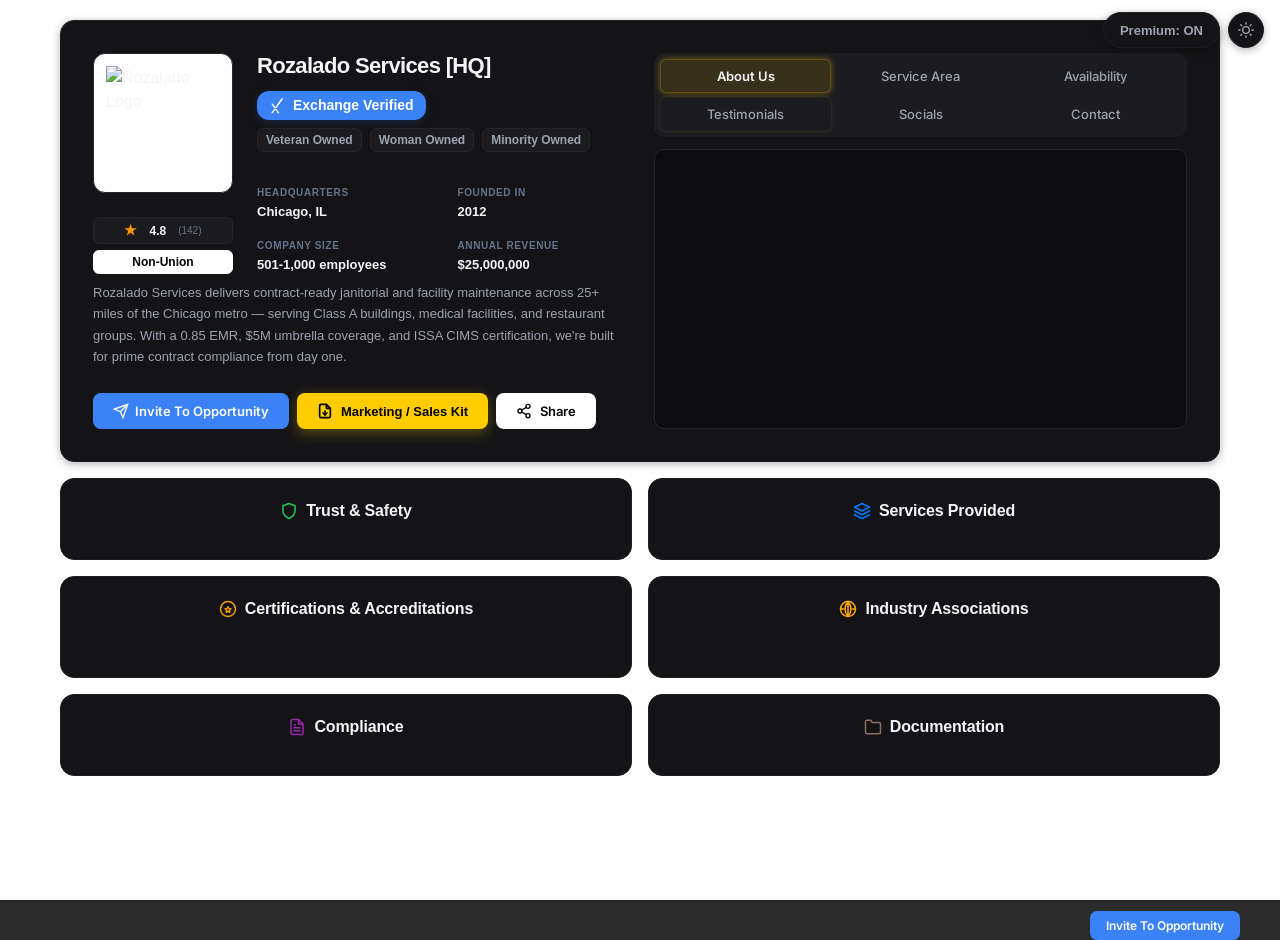
==== commit 59e77136: "style: standardize horizontal spacing to 8px grid system for premium UX" ====
--- a/index.html
+++ b/index.html
@@ -76,7 +76,7 @@
                   flex-direction: column;
                   align-items: center;
                   justify-content: space-between;
-                  gap: 12px;
+                  gap: 16px;
                 "
               >
                 <div class="company-logo" id="companyLogo"></div>
@@ -86,7 +86,7 @@
                     display: flex;
                     flex-direction: column;
                     width: 100%;
-                    gap: 6px;
+                    gap: 8px;
                   "
                 ></div>
               </div>
--- a/styles.css
+++ b/styles.css
@@ -286,14 +286,14 @@
 .company-identity {
   display: flex;
   align-items: stretch;
-  gap: 14px;
+  gap: 24px;
   margin-bottom: 8px;
 }
 
 .company-logo {
   flex-shrink: 0;
-  width: 120px !important;
-  height: 120px !important;
+  width: 140px !important;
+  height: 140px !important;
   aspect-ratio: 1 / 1 !important;
   display: flex !important;
   border-radius: 12px;
@@ -308,6 +308,12 @@
   width: 100%;
   height: 100%;
   object-fit: contain;
+}
+
+.company-meta {
+  display: flex;
+  flex-direction: column;
+  flex: 1;
 }
 
 .company-name {
@@ -432,8 +438,8 @@
 .key-metrics {
   display: grid;
   grid-template-columns: repeat(2, 1fr);
-  gap: 16px 24px;
-  margin: 14px 0;
+  gap: 16px 32px;
+  margin: auto 0 0 0;
 }
 
 .metric-label {
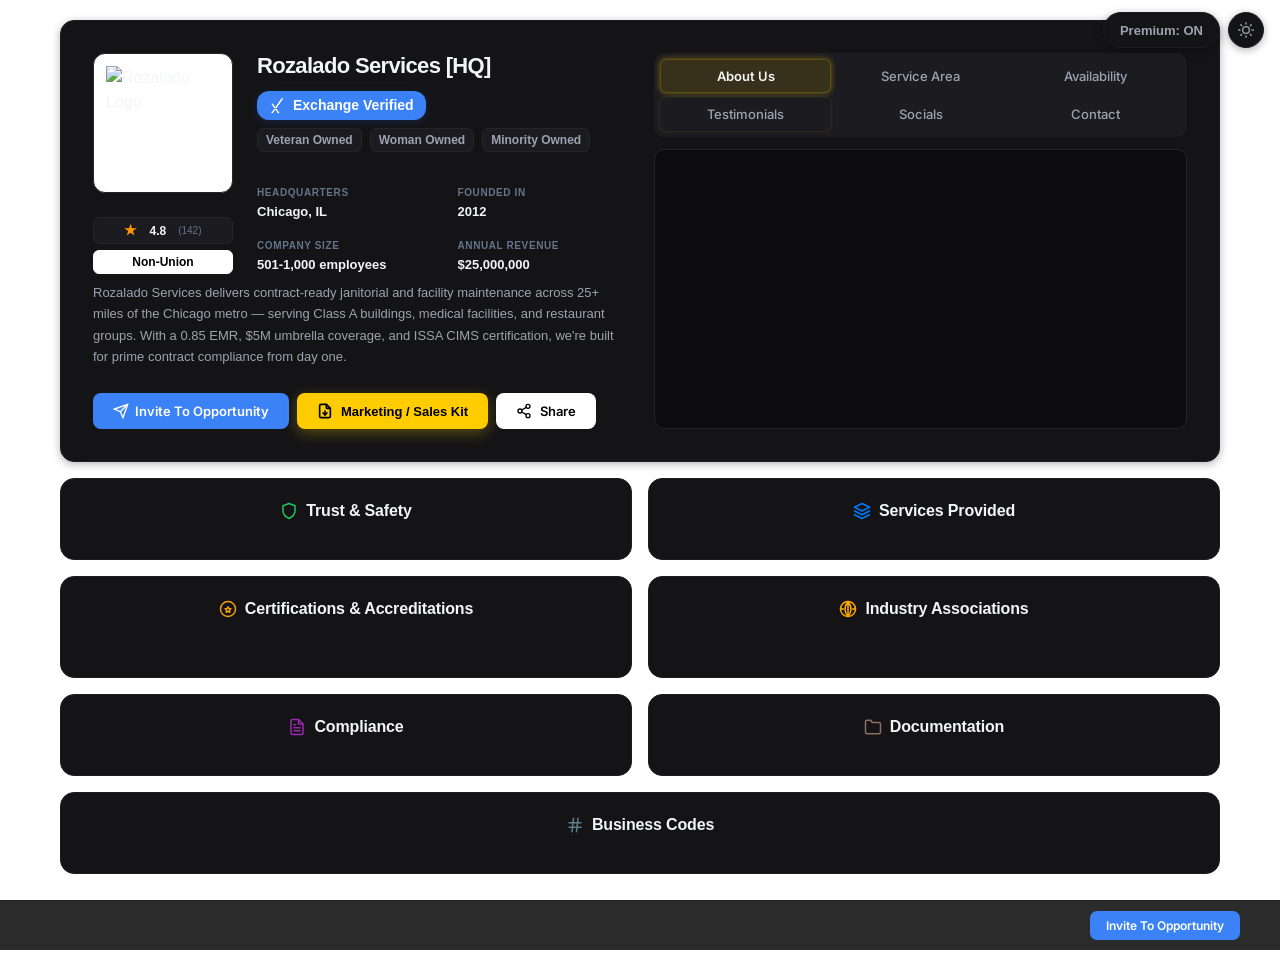
==== commit eff5ac12: "UI Refinement: Unify Trust & Safety and Compliance tiles, extract Business Codes to separate full-wi" ====
--- a/index.html
+++ b/index.html
@@ -396,6 +396,32 @@
             </h2>
           </div>
           <div id="documentsRows"></div>
+        </div>
+
+        <!-- ROW 3: Business Codes (full-width, 2 columns) -->
+        <div
+          class="bento-card"
+          style="grid-column: 1 / -1; height: max-content"
+        >
+          <div class="card-header">
+            <h2 class="card-title">
+              <svg
+                viewBox="0 0 24 24"
+                fill="none"
+                stroke="currentColor"
+                stroke-width="2"
+                class="card-icon"
+                style="color: #607d8b"
+              >
+                <line x1="4" y1="9" x2="20" y2="9" />
+                <line x1="4" y1="15" x2="20" y2="15" />
+                <line x1="10" y1="3" x2="8" y2="21" />
+                <line x1="16" y1="3" x2="14" y2="21" />
+              </svg>
+              Business Codes
+            </h2>
+          </div>
+          <div id="businessCodesContent"></div>
         </div>
       </div>
     </div>
--- a/styles.css
+++ b/styles.css
@@ -400,40 +400,6 @@
   font-size: 11px;
 }
 
-/* --- Trust & Safety Boxes --- */
-.trust-item-box {
-  background: var(--pill-bg);
-  border: 1px solid var(--border-light);
-  border-radius: 12px;
-  padding: 16px;
-  text-align: center;
-  display: flex;
-  flex-direction: column;
-  align-items: center;
-  justify-content: center;
-  gap: 4px;
-  transition: all 0.2s cubic-bezier(0.4, 0, 0.2, 1);
-}
-
-.trust-item-box:hover {
-  border-color: var(--accent);
-  background: var(--card-bg);
-  transform: translateY(-2px);
-  box-shadow: 0 4px 12px rgba(0, 0, 0, 0.08);
-}
-
-.trust-item-label {
-  font-size: 10px;
-  font-weight: 600;
-  color: var(--text-muted);
-  text-transform: uppercase;
-  letter-spacing: 0.5px;
-}
-
-.trust-item-value {
-  font-size: 14px;
-}
-
 /* --- Key Metrics --- */
 .key-metrics {
   display: grid;
@@ -1008,30 +974,7 @@
   font-weight: 500;
   transition: border-color 0.2s;
 }
-/* --- Trust & Safety Section --- */
-.trust-item-box {
-  display: flex;
-  flex-direction: column;
-  padding: 12px;
-  background: var(--pill-bg);
-  border: 1px solid var(--border-light);
-  border-radius: 10px;
-}
-.trust-item-label {
-  font-size: 11px;
-  font-weight: 600;
-  color: var(--text-muted) !important;
-  margin-bottom: 4px;
-  text-transform: uppercase;
-  letter-spacing: 0.05em;
-}
-.trust-item-value {
-  font-size: 14px;
-  font-weight: 700;
-  display: flex;
-  align-items: center;
-  gap: 6px;
-}
+
 .clearance-code-pill {
   display: inline-flex;
   align-items: center;
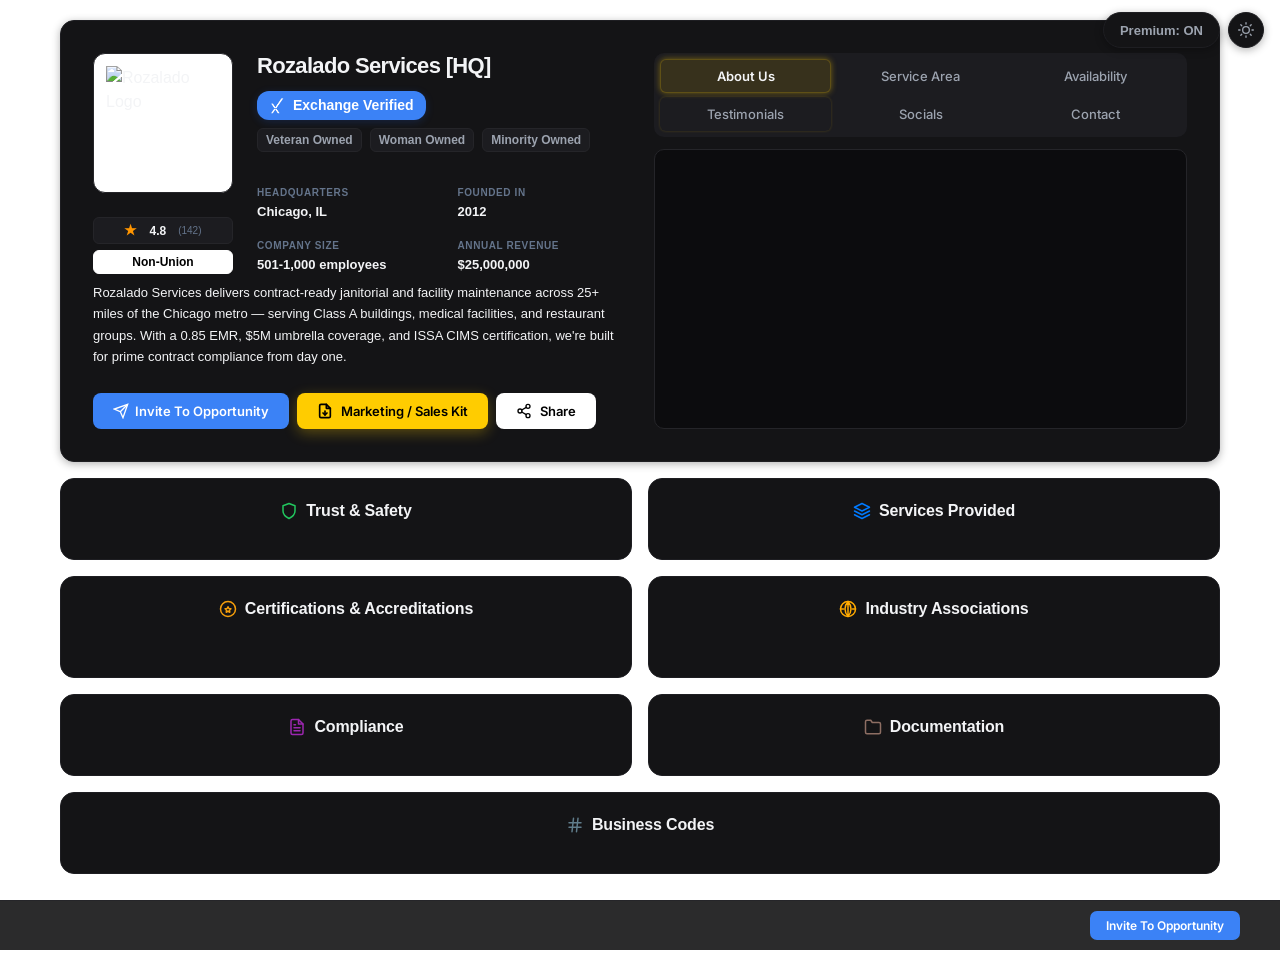
==== commit c96d53d3: "feat(pwa): Add manifest and service worker, polish mobile UI layouts and logos" ====
--- a/index.html
+++ b/index.html
@@ -17,6 +17,9 @@
       rel="stylesheet"
     />
     <link rel="stylesheet" href="styles.css" />
+    <link rel="manifest" href="manifest.json" />
+    <meta name="theme-color" content="#121212" />
+    <link rel="apple-touch-icon" href="exchange_verified_icon.png" />
   </head>
   <body data-theme="dark">
     <!-- Theme Toggle -->
--- a/styles.css
+++ b/styles.css
@@ -208,9 +208,9 @@
 }
 
 body.premium-off .premium-upsell > *:not(.premium-overlay) {
-  -webkit-filter: blur(8px) !important;
-  filter: blur(8px) !important;
-  opacity: 0.4 !important;
+  -webkit-filter: blur(6px) !important;
+  filter: blur(6px) !important;
+  opacity: 0.6 !important;
   pointer-events: none !important;
   user-select: none !important;
   transition: all 0.3s ease;
@@ -232,16 +232,20 @@
 
 body.premium-off .premium-overlay {
   display: flex !important;
-  background: rgba(var(--bg-rgb), 0.6);
+  /* Use a subtle transparent wash to make the button stand out, but retain frosted glass feeling */
+  background: rgba(255, 255, 255, 0.1);
   backdrop-filter: blur(4px);
   -webkit-backdrop-filter: blur(4px);
   border-radius: inherit;
 }
+[data-theme="dark"] body.premium-off .premium-overlay {
+  background: rgba(0, 0, 0, 0.2);
+}
 
 body.premium-off .locked-contact-wrapper {
-  -webkit-filter: blur(8px) !important;
-  filter: blur(8px) !important;
-  opacity: 0.4 !important;
+  -webkit-filter: blur(6px) !important;
+  filter: blur(6px) !important;
+  opacity: 0.6 !important;
   pointer-events: none !important;
   user-select: none !important;
   transition: all 0.3s ease;
@@ -427,7 +431,7 @@
 .company-about {
   font-size: 13px;
   line-height: 1.65;
-  color: var(--text-secondary);
+  color: var(--text-primary);
   margin-bottom: 16px;
 }
 
@@ -525,6 +529,27 @@
   height: 16px;
 }
 
+.btn-gold {
+  display: inline-flex;
+  align-items: center;
+  gap: 6px;
+  padding: 10px 20px;
+  background: linear-gradient(135deg, #ffd700 0%, #fdb931 100%);
+  color: #000000;
+  border: none;
+  border-radius: 8px;
+  font-family: var(--font);
+  font-size: 13px;
+  font-weight: 700;
+  cursor: pointer;
+  transition: all 0.2s;
+  box-shadow: 0 4px 12px rgba(255, 215, 0, 0.2);
+}
+.btn-gold:hover {
+  background: linear-gradient(135deg, #fde047 0%, #f59e0b 100%);
+  transform: translateY(-1px);
+  box-shadow: 0 6px 16px rgba(255, 215, 0, 0.3);
+}
 .btn-gold svg {
   width: 16px;
   height: 16px;
@@ -544,6 +569,10 @@
   background: var(--pill-bg);
   padding: 6px;
   border-radius: 10px;
+}
+
+body.premium-off .tabs-nav {
+  grid-template-columns: repeat(4, 1fr);
 }
 
 .tab-btn {
@@ -1052,25 +1081,25 @@
   flex-direction: column;
   align-items: center;
   justify-content: center;
-  background: var(--pill-bg);
-  border-radius: 16px;
+  background: transparent;
+  border-radius: 12px;
   border: 1px solid var(--border-light);
   text-align: center;
-  padding: 24px 12px;
-  gap: 12px;
-  transition: all 0.4s cubic-bezier(0.4, 0, 0.2, 1);
-  min-height: 140px;
+  padding: 20px 12px;
+  gap: 16px;
+  transition: all 0.25s ease;
+  min-height: 120px;
 }
 
 .logo-item:hover {
-  background: var(--card-bg);
-  border-color: var(--accent);
-  transform: translateY(-6px);
-  box-shadow: 0 8px 24px rgba(0, 0, 0, 0.12);
+  background: var(--pill-bg);
+  border-color: var(--text-muted);
+  transform: translateY(-2px);
+  box-shadow: 0 4px 12px rgba(0, 0, 0, 0.04);
 }
 
 .logo-item__img-wrapper {
-  height: 64px;
+  height: 44px;
   width: 100%;
   display: flex;
   align-items: center;
@@ -1079,24 +1108,38 @@
 }
 
 .logo-item__img-wrapper img {
-  height: 48px;
+  height: 100%;
   width: auto;
   max-width: 100%;
   object-fit: contain;
-  filter: none;
+  filter: grayscale(100%) opacity(0.6) contrast(1.1);
+  transition: filter 0.3s ease;
   image-rendering: -webkit-optimize-contrast;
-  border-radius: 0 !important; /* Forces logos to stay rectangular */
+  border-radius: 0 !important;
+}
+
+[data-theme="dark"] .logo-item__img-wrapper img {
+  filter: grayscale(100%) brightness(0) invert(1) opacity(0.6);
+}
+
+.logo-item:hover .logo-item__img-wrapper img {
+  filter: grayscale(0%) opacity(1) contrast(1);
+}
+
+[data-theme="dark"] .logo-item:hover .logo-item__img-wrapper img {
+  filter: grayscale(0%) opacity(1) contrast(1)
+    drop-shadow(0px 0px 4px rgba(255, 255, 255, 0.8));
 }
 
 .logo-item__label {
-  font-size: 10px;
-  font-weight: 700;
-  color: var(--text-primary);
+  font-size: 11px;
+  font-weight: 600;
+  color: var(--text-secondary);
   text-transform: uppercase;
-  letter-spacing: 0.3px;
+  letter-spacing: 0.5px;
   white-space: normal;
   display: block;
-  line-height: 1.2;
+  line-height: 1.3;
 }
 
 /* --- Certification Tiles Grid --- */
@@ -1732,16 +1775,27 @@
   }
 
   .tabs-nav {
-    gap: 3px;
-    flex-wrap: wrap;
+    display: flex;
+    flex-wrap: nowrap;
+    overflow-x: auto;
+    gap: 6px;
+    padding: 8px;
+    -webkit-overflow-scrolling: touch;
+    scrollbar-width: none;
+  }
+  .tabs-nav::-webkit-scrollbar {
+    display: none;
   }
   .tab-btn {
-    font-size: 11px;
-    padding: 8px 8px;
+    font-size: 13px;
+    padding: 10px 16px;
+    min-height: 44px;
+    flex-shrink: 0;
   }
 
   .bento-grid {
-    gap: 12px;
+    grid-template-columns: 1fr;
+    gap: 16px;
   }
   .bento-card {
     padding: 16px;
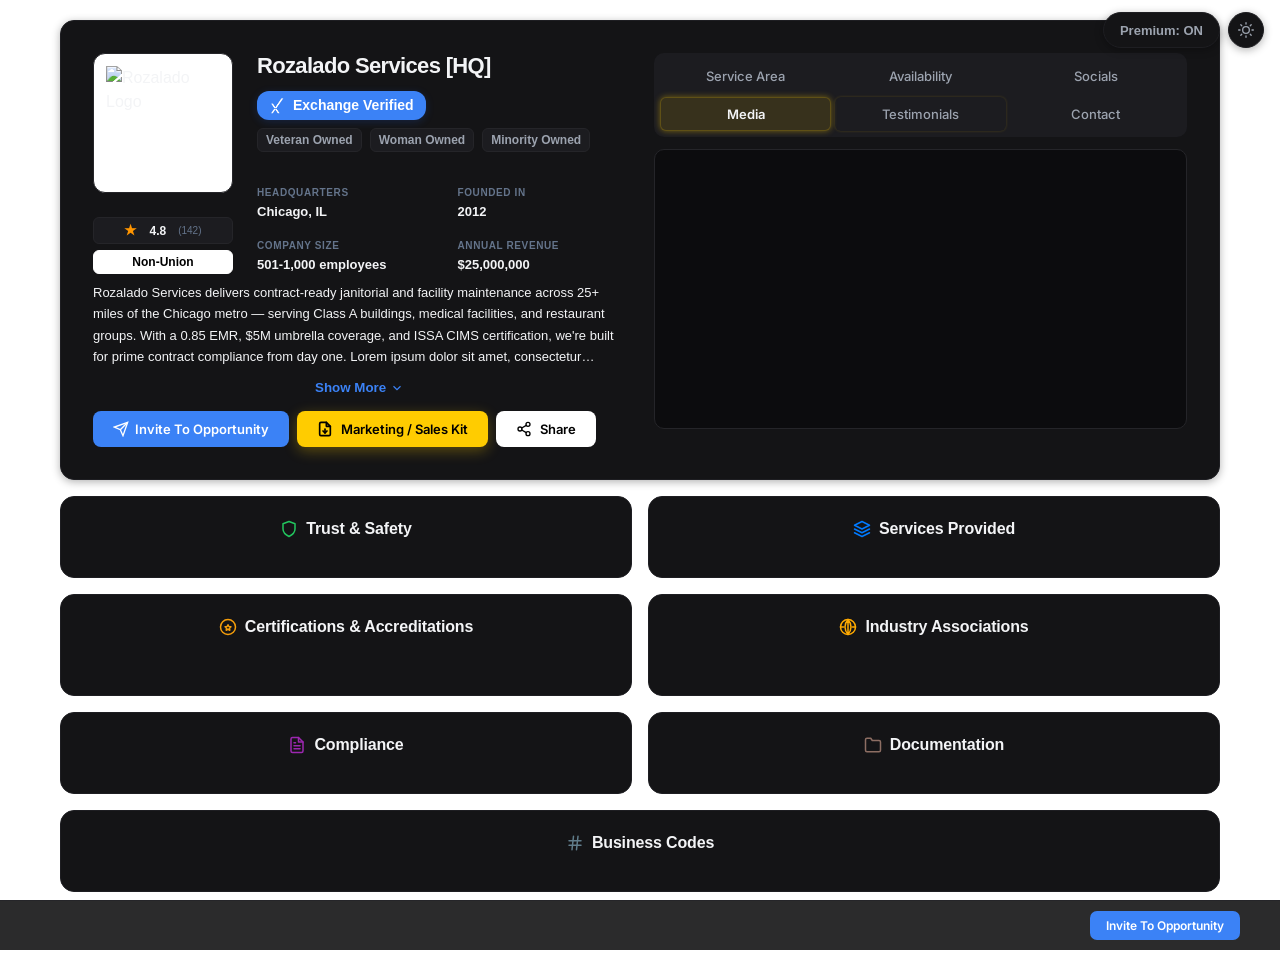
==== commit 4dcf11ba: "feat(UI): Adjust about length limit (4 lines), center button, and make premium button disabled via c" ====
--- a/index.html
+++ b/index.html
@@ -186,23 +186,23 @@
           <div class="header-right">
             <div class="tabs-container">
               <div class="tabs-nav" role="tablist">
-                <button
-                  class="tab-btn premium-feature active"
-                  data-tab="aboutUs"
-                >
-                  About Us
-                </button>
                 <button class="tab-btn" data-tab="serviceArea">
                   Service Area
                 </button>
                 <button class="tab-btn" data-tab="availability">
                   Availability
                 </button>
-
+                <button class="tab-btn" data-tab="socialMedia">Socials</button>
+
+                <button
+                  class="tab-btn premium-feature active"
+                  data-tab="aboutUs"
+                >
+                  Media
+                </button>
                 <button class="tab-btn premium-feature" data-tab="testimonials">
                   Testimonials
                 </button>
-                <button class="tab-btn" data-tab="socialMedia">Socials</button>
                 <button class="tab-btn" data-tab="contactDetails">
                   Contact
                 </button>
@@ -355,7 +355,7 @@
         </div>
 
         <!-- ROW 2: Compliance (left) | Documentation (right) -->
-        <div class="bento-card" style="height: max-content">
+        <div class="bento-card">
           <div class="card-header">
             <h2 class="card-title">
               <svg
@@ -380,7 +380,7 @@
           <div id="complianceContent"></div>
         </div>
 
-        <div class="bento-card" style="height: max-content">
+        <div class="bento-card">
           <div class="card-header">
             <h2 class="card-title">
               <svg
@@ -402,10 +402,7 @@
         </div>
 
         <!-- ROW 3: Business Codes (full-width, 2 columns) -->
-        <div
-          class="bento-card"
-          style="grid-column: 1 / -1; height: max-content"
-        >
+        <div class="bento-card" style="grid-column: 1 / -1">
           <div class="card-header">
             <h2 class="card-title">
               <svg
--- a/styles.css
+++ b/styles.css
@@ -72,6 +72,7 @@
 html {
   -webkit-font-smoothing: antialiased;
   -moz-osx-font-smoothing: grayscale;
+  overflow-x: hidden;
 }
 
 body {
@@ -89,6 +90,7 @@
     color 0.3s ease;
   line-height: 1.5;
   -webkit-font-smoothing: antialiased;
+  overflow-x: hidden;
 }
 
 /* --- Layout --- */
@@ -192,8 +194,18 @@
   transition: all 0.3s ease;
 }
 
-body.premium-off .premium-feature {
+body.premium-off .premium-feature:not(#marketingKitBtn) {
   display: none !important;
+}
+
+body.premium-off #marketingKitBtn {
+  background: var(--pill-bg) !important;
+  color: var(--text-muted) !important;
+  box-shadow: none !important;
+  pointer-events: none !important;
+  user-select: none !important;
+  opacity: 0.6 !important;
+  filter: grayscale(100%);
 }
 
 /* Premium Upsell Logic (for specific elements like Contact Tab) */
@@ -271,18 +283,22 @@
 
 .profile-header {
   display: grid;
-  grid-template-columns: 1fr;
+  grid-template-columns: minmax(0, 1fr);
   gap: 28px;
 }
 
 .header-left {
   display: flex;
   flex-direction: column;
+  min-width: 0;
+}
+.header-right {
+  min-width: 0;
 }
 
 @media (min-width: 768px) {
   .profile-header {
-    grid-template-columns: 1fr 1fr;
+    grid-template-columns: minmax(0, 1fr) minmax(0, 1fr);
   }
 }
 
@@ -292,6 +308,11 @@
   align-items: stretch;
   gap: 24px;
   margin-bottom: 8px;
+  min-width: 0;
+}
+
+.company-meta {
+  min-width: 0;
 }
 
 .company-logo {
@@ -327,6 +348,9 @@
   color: var(--text-primary);
   line-height: 1.2;
   margin: 0;
+  word-wrap: break-word;
+  overflow-wrap: anywhere;
+  hyphens: auto;
 }
 
 .company-badges {
@@ -802,13 +826,13 @@
 /* ========== BENTO GRID ========== */
 .bento-grid {
   display: grid;
-  grid-template-columns: 1fr;
+  grid-template-columns: minmax(0, 1fr);
   gap: 16px;
 }
 
 @media (min-width: 768px) {
   .bento-grid {
-    grid-template-columns: repeat(2, 1fr);
+    grid-template-columns: repeat(2, minmax(0, 1fr));
   }
 }
 
@@ -1112,23 +1136,8 @@
   width: auto;
   max-width: 100%;
   object-fit: contain;
-  filter: grayscale(100%) opacity(0.6) contrast(1.1);
-  transition: filter 0.3s ease;
   image-rendering: -webkit-optimize-contrast;
   border-radius: 0 !important;
-}
-
-[data-theme="dark"] .logo-item__img-wrapper img {
-  filter: grayscale(100%) brightness(0) invert(1) opacity(0.6);
-}
-
-.logo-item:hover .logo-item__img-wrapper img {
-  filter: grayscale(0%) opacity(1) contrast(1);
-}
-
-[data-theme="dark"] .logo-item:hover .logo-item__img-wrapper img {
-  filter: grayscale(0%) opacity(1) contrast(1)
-    drop-shadow(0px 0px 4px rgba(255, 255, 255, 0.8));
 }
 
 .logo-item__label {
@@ -1726,6 +1735,16 @@
   .hero-card {
     padding: 16px;
     border-radius: 12px;
+    overflow: hidden;
+  }
+
+  .header-left,
+  .header-right {
+    min-width: 0;
+  }
+
+  .company-meta {
+    min-width: 0;
   }
 
   .company-identity {
@@ -1739,6 +1758,14 @@
   }
   .company-meta {
     align-items: center;
+  }
+
+  .company-badges-container {
+    align-items: center;
+  }
+
+  .company-badges-grid {
+    justify-content: center;
   }
 
   .trust-strip {
@@ -1794,7 +1821,7 @@
   }
 
   .bento-grid {
-    grid-template-columns: 1fr;
+    grid-template-columns: minmax(0, 1fr);
     gap: 16px;
   }
   .bento-card {
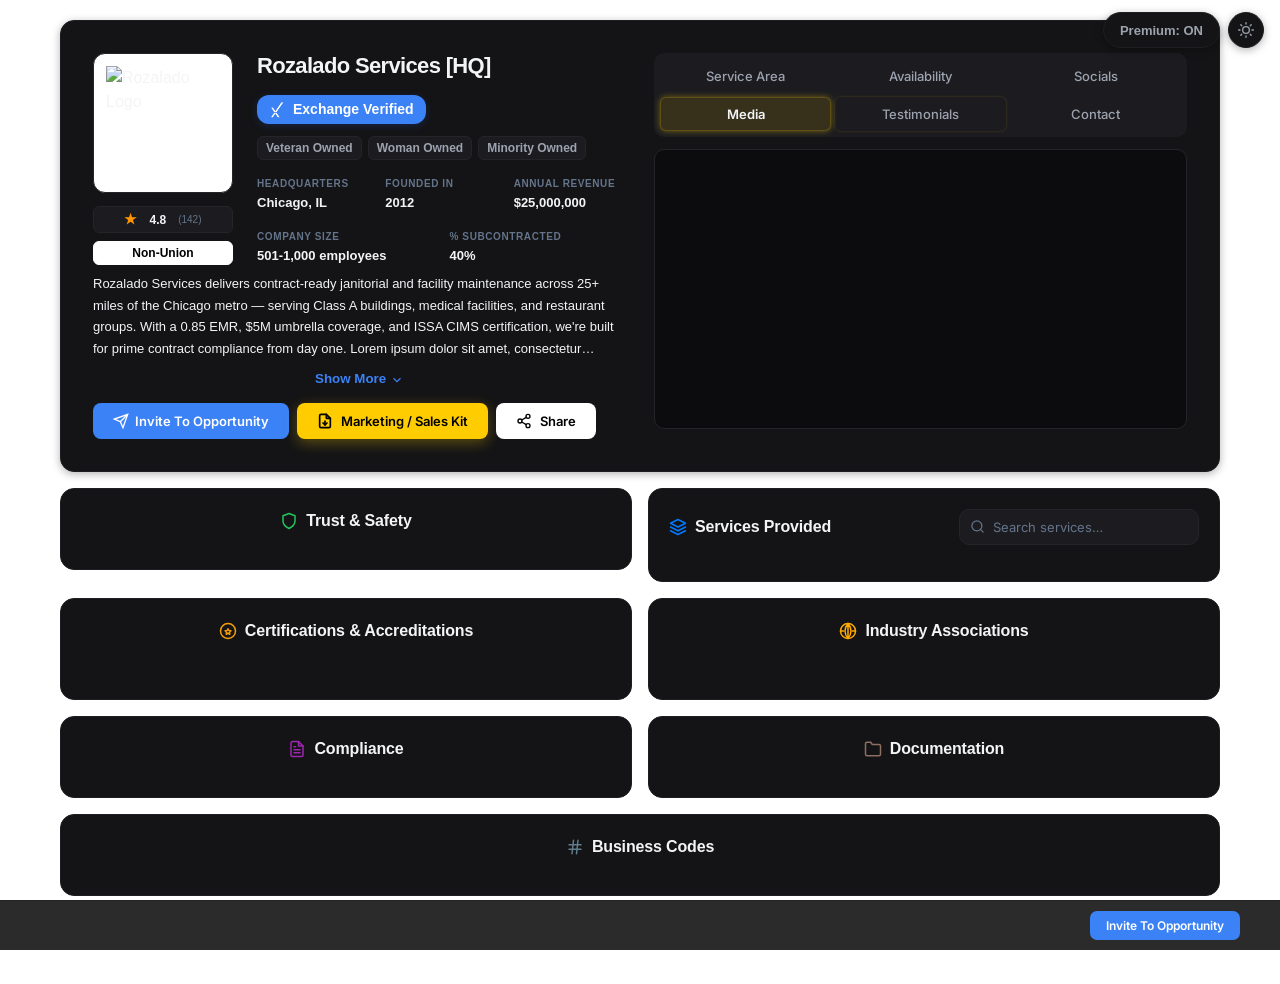
==== commit 1c2a36cd: "feat: add persistent search bar to Services Provided section" ====
--- a/index.html
+++ b/index.html
@@ -286,8 +286,17 @@
         </div>
 
         <div class="bento-card">
-          <div class="card-header">
-            <h2 class="card-title">
+          <div
+            class="card-header"
+            style="
+              display: flex;
+              align-items: center;
+              justify-content: space-between;
+              gap: 12px;
+              flex-wrap: wrap;
+            "
+          >
+            <h2 class="card-title" style="margin: 0">
               <svg
                 viewBox="0 0 24 24"
                 fill="none"
@@ -302,6 +311,49 @@
               </svg>
               Services Provided
             </h2>
+            <div class="services-search-wrapper" id="servicesSearchWrapper">
+              <svg
+                class="services-search-icon"
+                viewBox="0 0 24 24"
+                fill="none"
+                stroke="currentColor"
+                stroke-width="2"
+                stroke-linecap="round"
+                stroke-linejoin="round"
+                width="15"
+                height="15"
+              >
+                <circle cx="11" cy="11" r="8" />
+                <line x1="21" y1="21" x2="16.65" y2="16.65" />
+              </svg>
+              <input
+                type="text"
+                id="servicesSearchInput"
+                class="services-search-input"
+                placeholder="Search services…"
+                autocomplete="off"
+              />
+              <button
+                class="services-search-clear"
+                id="servicesSearchClear"
+                aria-label="Clear search"
+                style="display: none"
+              >
+                <svg
+                  viewBox="0 0 24 24"
+                  fill="none"
+                  stroke="currentColor"
+                  stroke-width="2.5"
+                  stroke-linecap="round"
+                  stroke-linejoin="round"
+                  width="14"
+                  height="14"
+                >
+                  <line x1="18" y1="6" x2="6" y2="18" />
+                  <line x1="6" y1="6" x2="18" y2="18" />
+                </svg>
+              </button>
+            </div>
           </div>
           <div id="servicesRows" class="card-content"></div>
         </div>
--- a/styles.css
+++ b/styles.css
@@ -357,7 +357,7 @@
   display: flex;
   flex-wrap: wrap;
   gap: 6px;
-  margin-top: 4px;
+  margin-top: 8px;
 }
 
 .verified-badge {
@@ -430,10 +430,10 @@
 
 /* --- Key Metrics --- */
 .key-metrics {
-  display: grid;
-  grid-template-columns: repeat(2, 1fr);
-  gap: 16px 32px;
-  margin: auto 0 0 0;
+  display: flex;
+  flex-direction: column;
+  gap: 16px;
+  margin-top: 16px;
 }
 
 .metric-label {
@@ -1096,8 +1096,8 @@
 /* --- Association Logos Grid --- */
 .logo-grid {
   display: grid;
-  grid-template-columns: repeat(auto-fit, minmax(160px, 1fr));
-  gap: 16px;
+  grid-template-columns: repeat(3, 1fr);
+  gap: 12px;
 }
 
 .logo-item {
@@ -1995,3 +1995,116 @@
     font-size: 20px;
   }
 }
+
+/* ========== SERVICES SEARCH ========== */
+.services-search-wrapper {
+  position: relative;
+  display: flex;
+  align-items: center;
+  gap: 0;
+  background: var(--pill-bg);
+  border: 1px solid var(--border-light);
+  border-radius: 10px;
+  padding: 0 10px;
+  height: 36px;
+  min-width: 180px;
+  max-width: 240px;
+  transition: all 0.25s cubic-bezier(0.25, 0.1, 0.25, 1);
+  flex-shrink: 0;
+}
+
+.services-search-wrapper:focus-within {
+  border-color: var(--accent);
+  box-shadow: 0 0 0 3px rgba(37, 99, 235, 0.12);
+  background: var(--card-bg);
+}
+
+.services-search-icon {
+  color: var(--text-muted);
+  flex-shrink: 0;
+  transition: color 0.2s;
+}
+
+.services-search-wrapper:focus-within .services-search-icon {
+  color: var(--accent);
+}
+
+.services-search-input {
+  flex: 1;
+  border: none;
+  outline: none;
+  background: transparent;
+  font-family: var(--font);
+  font-size: 13px;
+  font-weight: 500;
+  color: var(--text-primary);
+  padding: 0 8px;
+  height: 100%;
+  min-width: 0;
+}
+
+.services-search-input::placeholder {
+  color: var(--text-muted);
+  font-weight: 400;
+}
+
+.services-search-clear {
+  display: flex;
+  align-items: center;
+  justify-content: center;
+  width: 22px;
+  height: 22px;
+  border-radius: 50%;
+  border: none;
+  background: var(--pill-bg);
+  color: var(--text-muted);
+  cursor: pointer;
+  padding: 0;
+  flex-shrink: 0;
+  transition: all 0.15s;
+}
+
+.services-search-clear:hover {
+  background: var(--border-light);
+  color: var(--text-primary);
+}
+
+/* No-results state */
+.services-no-results {
+  display: flex;
+  flex-direction: column;
+  align-items: center;
+  justify-content: center;
+  padding: 40px 20px;
+  text-align: center;
+  gap: 8px;
+  color: var(--text-muted);
+}
+
+.services-no-results svg {
+  opacity: 0.4;
+}
+
+.services-no-results span {
+  font-size: 13px;
+  font-weight: 500;
+}
+
+/* Highlight matched pill */
+.pill--highlight {
+  border-color: var(--accent) !important;
+  box-shadow: 0 0 0 2px rgba(37, 99, 235, 0.1);
+}
+
+/* Hidden pill during search */
+.pill--hidden {
+  display: none !important;
+}
+
+@media (max-width: 600px) {
+  .services-search-wrapper {
+    min-width: 0;
+    max-width: 100%;
+    flex: 1;
+  }
+}
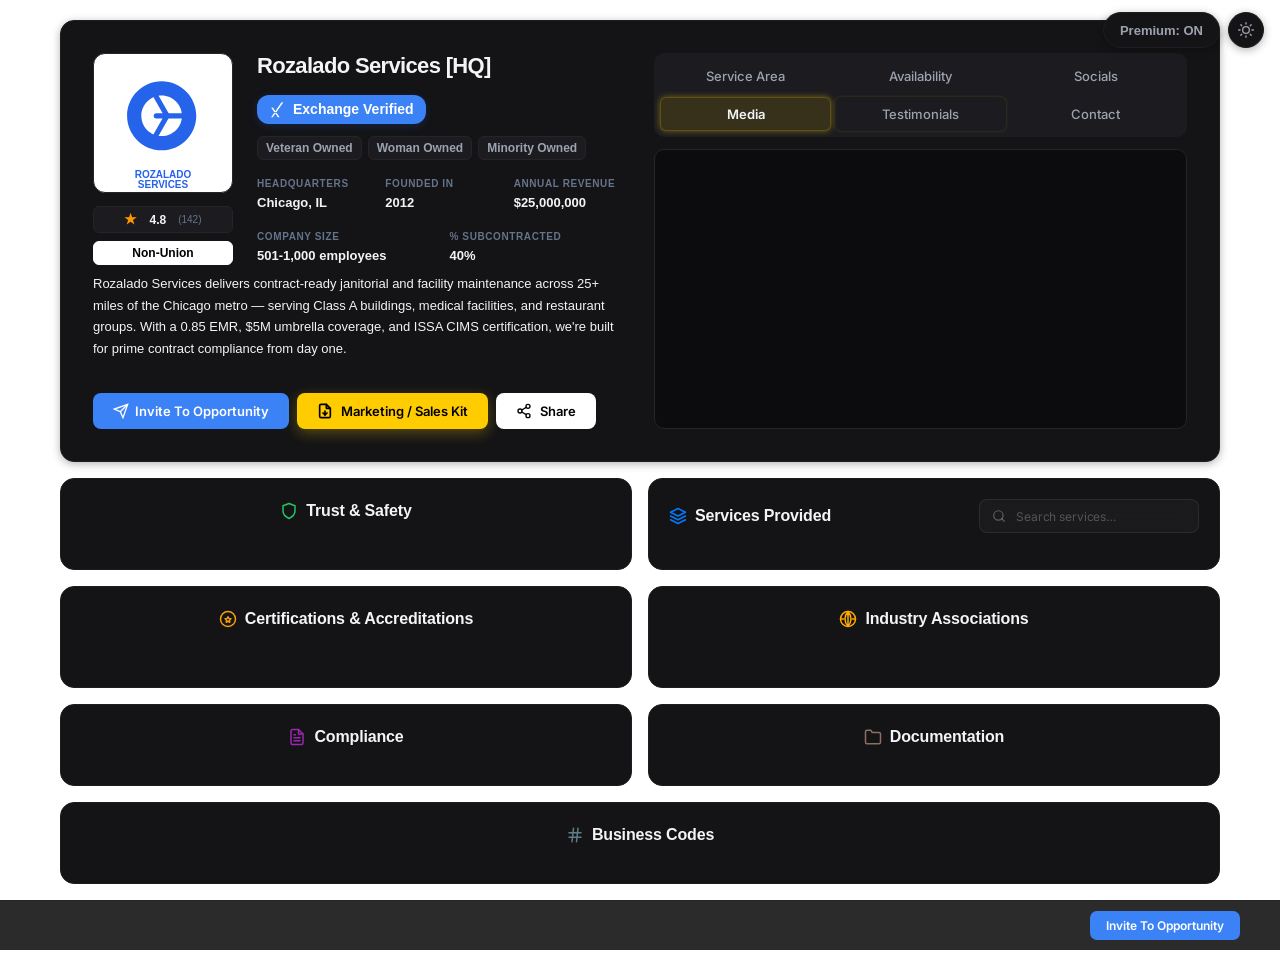
==== commit 5ba462bd: "UI: Align section heights for symmetry (removed height: max-content override)" ====
--- a/index.html
+++ b/index.html
@@ -267,7 +267,7 @@
       <!-- ========== BENTO GRID (2-col) ========== -->
       <div class="bento-grid">
         <!-- ROW 0: Trust & Safety (left) | Services Provided (right) -->
-        <div class="bento-card" style="height: max-content">
+        <div class="bento-card">
           <div class="card-header">
             <h2 class="card-title">
               <svg
--- a/styles.css
+++ b/styles.css
@@ -195,7 +195,10 @@
 }
 
 body.premium-off .premium-feature:not(#marketingKitBtn) {
-  display: none !important;
+  opacity: 0.5 !important;
+  pointer-events: none !important;
+  cursor: not-allowed !important;
+  filter: grayscale(100%);
 }
 
 body.premium-off #marketingKitBtn {
@@ -596,7 +599,7 @@
 }
 
 body.premium-off .tabs-nav {
-  grid-template-columns: repeat(4, 1fr);
+  /* Inherit default grid-template-columns: repeat(3, 1fr); so it stays 2 rows of 3 */
 }
 
 .tab-btn {
@@ -997,6 +1000,17 @@
   letter-spacing: 0.05em;
   color: var(--text-muted);
 }
+
+/* Safety Awareness Coloring */
+.safety-excellent {
+  color: var(--success) !important;
+}
+.safety-good {
+  color: var(--warning) !important;
+}
+.safety-poor {
+  color: #ff453a !important;
+} /* High-contrast red */
 
 .emr-gauge__bar {
   width: 120px;
@@ -1996,33 +2010,42 @@
   }
 }
 
-/* ========== SERVICES SEARCH ========== */
+/* ========== SERVICES SEARCH (V2 - PREMIUM MINIMALIST) ========== */
 .services-search-wrapper {
   position: relative;
   display: flex;
   align-items: center;
   gap: 0;
-  background: var(--pill-bg);
-  border: 1px solid var(--border-light);
-  border-radius: 10px;
-  padding: 0 10px;
-  height: 36px;
-  min-width: 180px;
-  max-width: 240px;
-  transition: all 0.25s cubic-bezier(0.25, 0.1, 0.25, 1);
+  background: rgba(255, 255, 255, 0.03);
+  border: 1px solid rgba(255, 255, 255, 0.08); /* Minimalist border */
+  border-radius: 8px; /* Slightly tighter radius */
+  padding: 0 12px;
+  height: 34px;
+  min-width: 160px;
+  max-width: 220px;
+  transition: all 0.3s cubic-bezier(0.4, 0, 0.2, 1);
   flex-shrink: 0;
+  backdrop-filter: blur(8px);
+}
+
+.services-search-wrapper:hover {
+  background: rgba(255, 255, 255, 0.05);
+  border-color: rgba(255, 255, 255, 0.15);
 }
 
 .services-search-wrapper:focus-within {
+  background: rgba(255, 255, 255, 0.07);
   border-color: var(--accent);
-  box-shadow: 0 0 0 3px rgba(37, 99, 235, 0.12);
-  background: var(--card-bg);
+  box-shadow: 0 0 0 4px rgba(59, 130, 246, 0.1);
+  max-width: 280px; /* Subtle expansion on focus */
 }
 
 .services-search-icon {
-  color: var(--text-muted);
+  color: rgba(255, 255, 255, 0.3);
   flex-shrink: 0;
-  transition: color 0.2s;
+  transition: color 0.3s;
+  width: 14px;
+  height: 14px;
 }
 
 .services-search-wrapper:focus-within .services-search-icon {
@@ -2032,68 +2055,89 @@
 .services-search-input {
   flex: 1;
   border: none;
-  outline: none;
+  outline: none !important;
   background: transparent;
   font-family: var(--font);
-  font-size: 13px;
+  font-size: 12px; /* Smaller, more elegant font */
   font-weight: 500;
-  color: var(--text-primary);
-  padding: 0 8px;
+  color: #fff; /* Crisp white for focus */
+  padding: 0 10px;
   height: 100%;
   min-width: 0;
+  letter-spacing: -0.01em;
 }
 
 .services-search-input::placeholder {
-  color: var(--text-muted);
+  color: rgba(255, 255, 255, 0.25);
   font-weight: 400;
 }
 
+[data-theme="light"] .services-search-wrapper {
+  background: rgba(0, 0, 0, 0.03);
+  border-color: rgba(0, 0, 0, 0.08);
+}
+
+[data-theme="light"] .services-search-input {
+  color: var(--text-primary);
+}
+
+[data-theme="light"] .services-search-input::placeholder {
+  color: rgba(0, 0, 0, 0.3);
+}
+
 .services-search-clear {
   display: flex;
   align-items: center;
   justify-content: center;
-  width: 22px;
-  height: 22px;
+  width: 18px;
+  height: 18px;
   border-radius: 50%;
   border: none;
-  background: var(--pill-bg);
-  color: var(--text-muted);
+  background: rgba(255, 255, 255, 0.1);
+  color: rgba(255, 255, 255, 0.5);
   cursor: pointer;
   padding: 0;
   flex-shrink: 0;
-  transition: all 0.15s;
+  transition: all 0.2s;
+  margin-left: 4px;
 }
 
 .services-search-clear:hover {
-  background: var(--border-light);
-  color: var(--text-primary);
-}
-
-/* No-results state */
+  background: rgba(255, 255, 255, 0.2);
+  color: #fff;
+  transform: scale(1.1);
+}
+
+/* No-results state - FAANG minimalist */
 .services-no-results {
   display: flex;
   flex-direction: column;
   align-items: center;
   justify-content: center;
-  padding: 40px 20px;
+  padding: 60px 40px;
   text-align: center;
-  gap: 8px;
+  gap: 16px;
   color: var(--text-muted);
 }
 
 .services-no-results svg {
-  opacity: 0.4;
+  opacity: 0.2;
+  stroke-width: 1px; /* Thinner lines */
 }
 
 .services-no-results span {
   font-size: 13px;
-  font-weight: 500;
-}
-
-/* Highlight matched pill */
+  font-weight: 400;
+  letter-spacing: 0.02em;
+  opacity: 0.8;
+}
+
+/* Highlight matched pill - Glow effect */
 .pill--highlight {
   border-color: var(--accent) !important;
-  box-shadow: 0 0 0 2px rgba(37, 99, 235, 0.1);
+  background: rgba(37, 99, 235, 0.05) !important;
+  color: var(--accent) !important;
+  box-shadow: 0 0 12px rgba(37, 99, 235, 0.15);
 }
 
 /* Hidden pill during search */
@@ -2107,4 +2151,56 @@
     max-width: 100%;
     flex: 1;
   }
-}
+  .services-search-wrapper:focus-within {
+    max-width: 100%;
+  }
+}
+
+/* EMR Tooltip */
+.emr-tooltip-container {
+  position: relative;
+  display: inline-flex;
+  align-items: center;
+  cursor: help;
+  margin-left: 6px;
+}
+
+.emr-tooltip-text {
+  visibility: hidden;
+  opacity: 0;
+  width: 280px;
+  background-color: var(--card-bg);
+  color: var(--text-primary);
+  text-align: left;
+  border-radius: 8px;
+  padding: 12px;
+  position: absolute;
+  z-index: 100;
+  bottom: 125%;
+  left: 50%;
+  transform: translateX(-50%);
+  transition:
+    opacity 0.3s,
+    visibility 0.3s;
+  box-shadow: var(--card-shadow);
+  border: 1px solid var(--card-border);
+  font-size: 13px;
+  font-weight: normal;
+  line-height: 1.4;
+}
+
+.emr-tooltip-text::after {
+  content: "";
+  position: absolute;
+  top: 100%;
+  left: 50%;
+  margin-left: -6px;
+  border-width: 6px;
+  border-style: solid;
+  border-color: var(--card-border) transparent transparent transparent;
+}
+
+.emr-tooltip-container:hover .emr-tooltip-text {
+  visibility: visible;
+  opacity: 1;
+}
